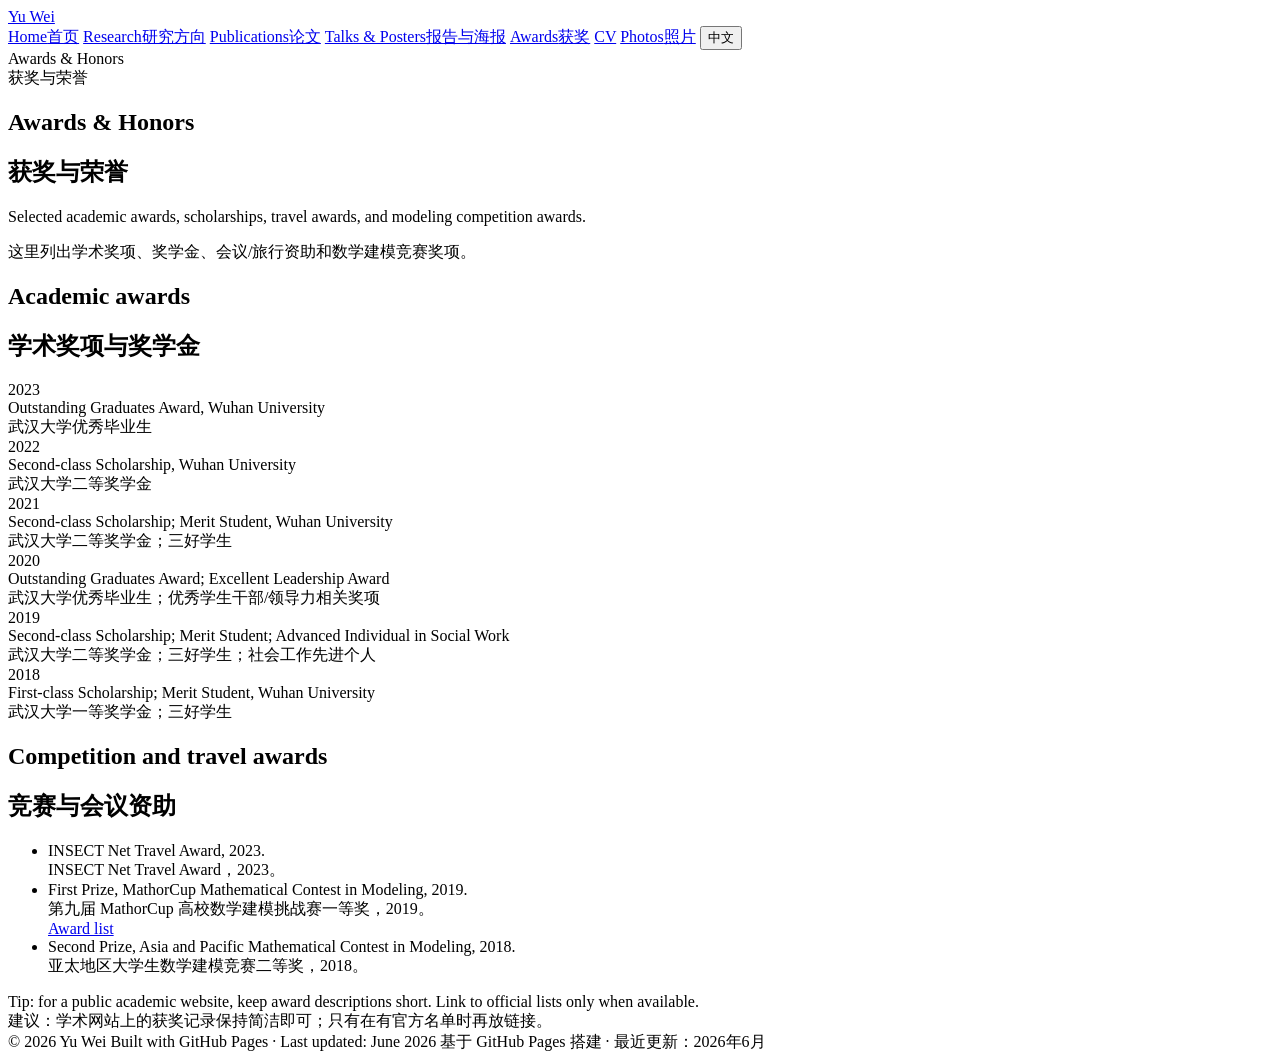
==== awards.html @ af711d12 "initialize the personal website to-do list: uploading photos, finalizing publication and project inf" ====
<!doctype html>
<html lang="en">
<head>
  <meta charset="utf-8">
  <meta name="viewport" content="width=device-width, initial-scale=1">
  <title>Awards | Yu Wei</title>
  <meta name="description" content="Awards and honors of Yu Wei.">
  <link rel="stylesheet" href="assets/css/style.css">
  <script src="assets/js/language.js" defer></script>
</head>
<body>
  <header class="site-header">
    <div class="nav-wrap">
      <a class="brand" href="index.html">Yu Wei</a>
      <nav class="nav-links" aria-label="Primary navigation">
        <a href="index.html"><span data-lang="en">Home</span><span data-lang="zh">首页</span></a>
        <a href="research.html"><span data-lang="en">Research</span><span data-lang="zh">研究方向</span></a>
        <a href="publications.html"><span data-lang="en">Publications</span><span data-lang="zh">论文</span></a>
        <a href="talks.html"><span data-lang="en">Talks & Posters</span><span data-lang="zh">报告与海报</span></a>
        <a class="active" href="awards.html"><span data-lang="en">Awards</span><span data-lang="zh">获奖</span></a>
        <a href="cv.html">CV</a>
        <a href="photos.html"><span data-lang="en">Photos</span><span data-lang="zh">照片</span></a>
        <button class="lang-toggle" type="button" data-language-toggle>中文</button>
      </nav>
    </div>
  </header>

  <main>
    <section class="card">
      <div class="kicker" data-lang="en">Awards & Honors</div>
      <div class="kicker" data-lang="zh">获奖与荣誉</div>
      <h1 data-lang="en">Awards & Honors</h1>
      <h1 data-lang="zh">获奖与荣誉</h1>
      <p class="subtitle" data-lang="en">Selected academic awards, scholarships, travel awards, and modeling competition awards.</p>
      <p class="subtitle" data-lang="zh">这里列出学术奖项、奖学金、会议/旅行资助和数学建模竞赛奖项。</p>
    </section>

    <section>
      <h2 data-lang="en">Academic awards</h2>
      <h2 data-lang="zh">学术奖项与奖学金</h2>
      <div class="timeline">
        <div class="timeline-item">
          <div class="timeline-year">2023</div>
          <div class="timeline-title" data-lang="en">Outstanding Graduates Award, Wuhan University</div>
          <div class="timeline-title" data-lang="zh">武汉大学优秀毕业生</div>
        </div>
        <div class="timeline-item">
          <div class="timeline-year">2022</div>
          <div class="timeline-title" data-lang="en">Second-class Scholarship, Wuhan University</div>
          <div class="timeline-title" data-lang="zh">武汉大学二等奖学金</div>
        </div>
        <div class="timeline-item">
          <div class="timeline-year">2021</div>
          <div class="timeline-title" data-lang="en">Second-class Scholarship; Merit Student, Wuhan University</div>
          <div class="timeline-title" data-lang="zh">武汉大学二等奖学金；三好学生</div>
        </div>
        <div class="timeline-item">
          <div class="timeline-year">2020</div>
          <div class="timeline-title" data-lang="en">Outstanding Graduates Award; Excellent Leadership Award</div>
          <div class="timeline-title" data-lang="zh">武汉大学优秀毕业生；优秀学生干部/领导力相关奖项</div>
        </div>
        <div class="timeline-item">
          <div class="timeline-year">2019</div>
          <div class="timeline-title" data-lang="en">Second-class Scholarship; Merit Student; Advanced Individual in Social Work</div>
          <div class="timeline-title" data-lang="zh">武汉大学二等奖学金；三好学生；社会工作先进个人</div>
        </div>
        <div class="timeline-item">
          <div class="timeline-year">2018</div>
          <div class="timeline-title" data-lang="en">First-class Scholarship; Merit Student, Wuhan University</div>
          <div class="timeline-title" data-lang="zh">武汉大学一等奖学金；三好学生</div>
        </div>
      </div>
    </section>

    <section>
      <h2 data-lang="en">Competition and travel awards</h2>
      <h2 data-lang="zh">竞赛与会议资助</h2>
      <ul class="list-clean">
        <li>
          <div class="pub-title" data-lang="en">INSECT Net Travel Award, 2023.</div>
          <div class="pub-title" data-lang="zh">INSECT Net Travel Award，2023。</div>
        </li>
        <li>
          <div class="pub-title" data-lang="en">First Prize, MathorCup Mathematical Contest in Modeling, 2019.</div>
          <div class="pub-title" data-lang="zh">第九届 MathorCup 高校数学建模挑战赛一等奖，2019。</div>
          <div class="link-row"><a class="mini-link" href="https://files.mathorcup.org/uploads/files/20190626/1561522879865594.pdf">Award list</a></div>
        </li>
        <li>
          <div class="pub-title" data-lang="en">Second Prize, Asia and Pacific Mathematical Contest in Modeling, 2018.</div>
          <div class="pub-title" data-lang="zh">亚太地区大学生数学建模竞赛二等奖，2018。</div>
        </li>
      </ul>
    </section>

    <section>
      <div class="notice" data-lang="en">Tip: for a public academic website, keep award descriptions short. Link to official lists only when available.</div>
      <div class="notice" data-lang="zh">建议：学术网站上的获奖记录保持简洁即可；只有在有官方名单时再放链接。</div>
    </section>
  </main>

  <footer class="footer">
    <span>© <span id="year">2026</span> Yu Wei</span>
    <span data-lang="en">Built with GitHub Pages · Last updated: June 2026</span>
    <span data-lang="zh">基于 GitHub Pages 搭建 · 最近更新：2026年6月</span>
  </footer>
  <script>document.getElementById('year').textContent = new Date().getFullYear();</script>
</body>
</html>
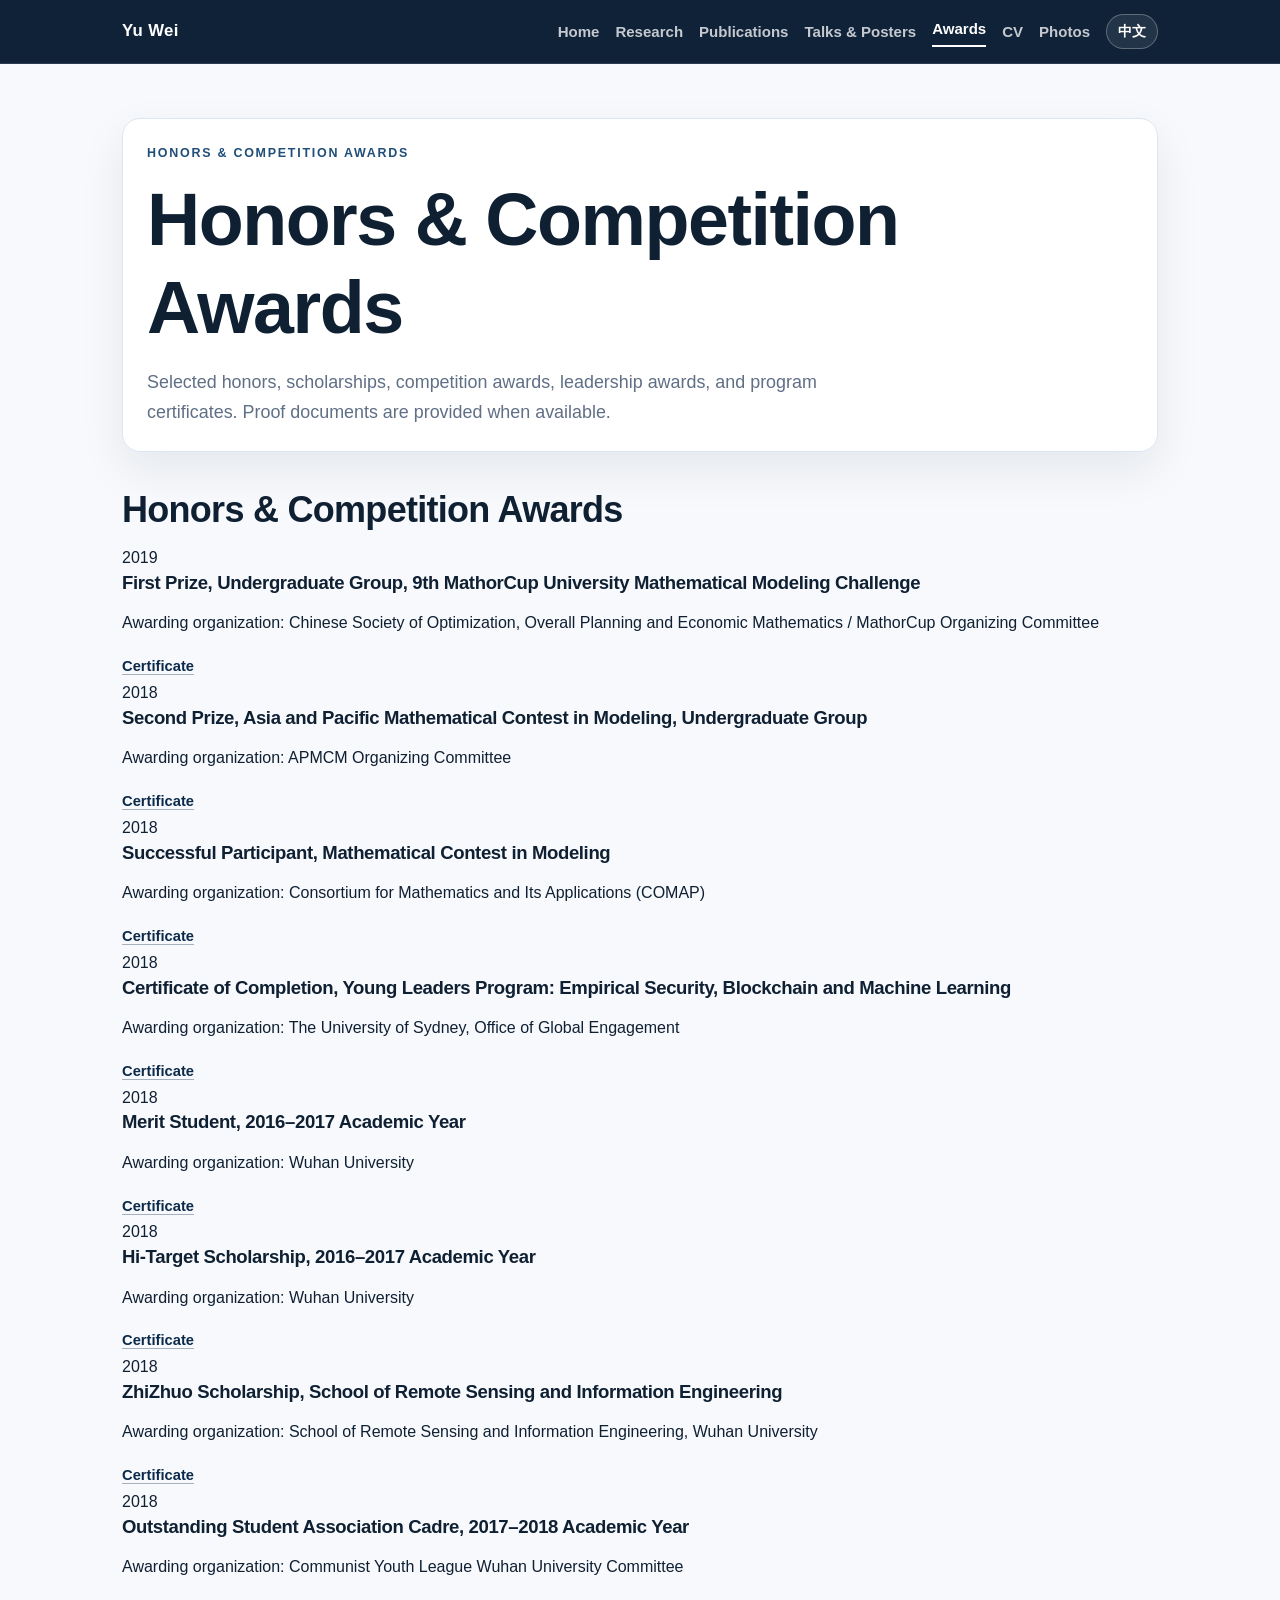
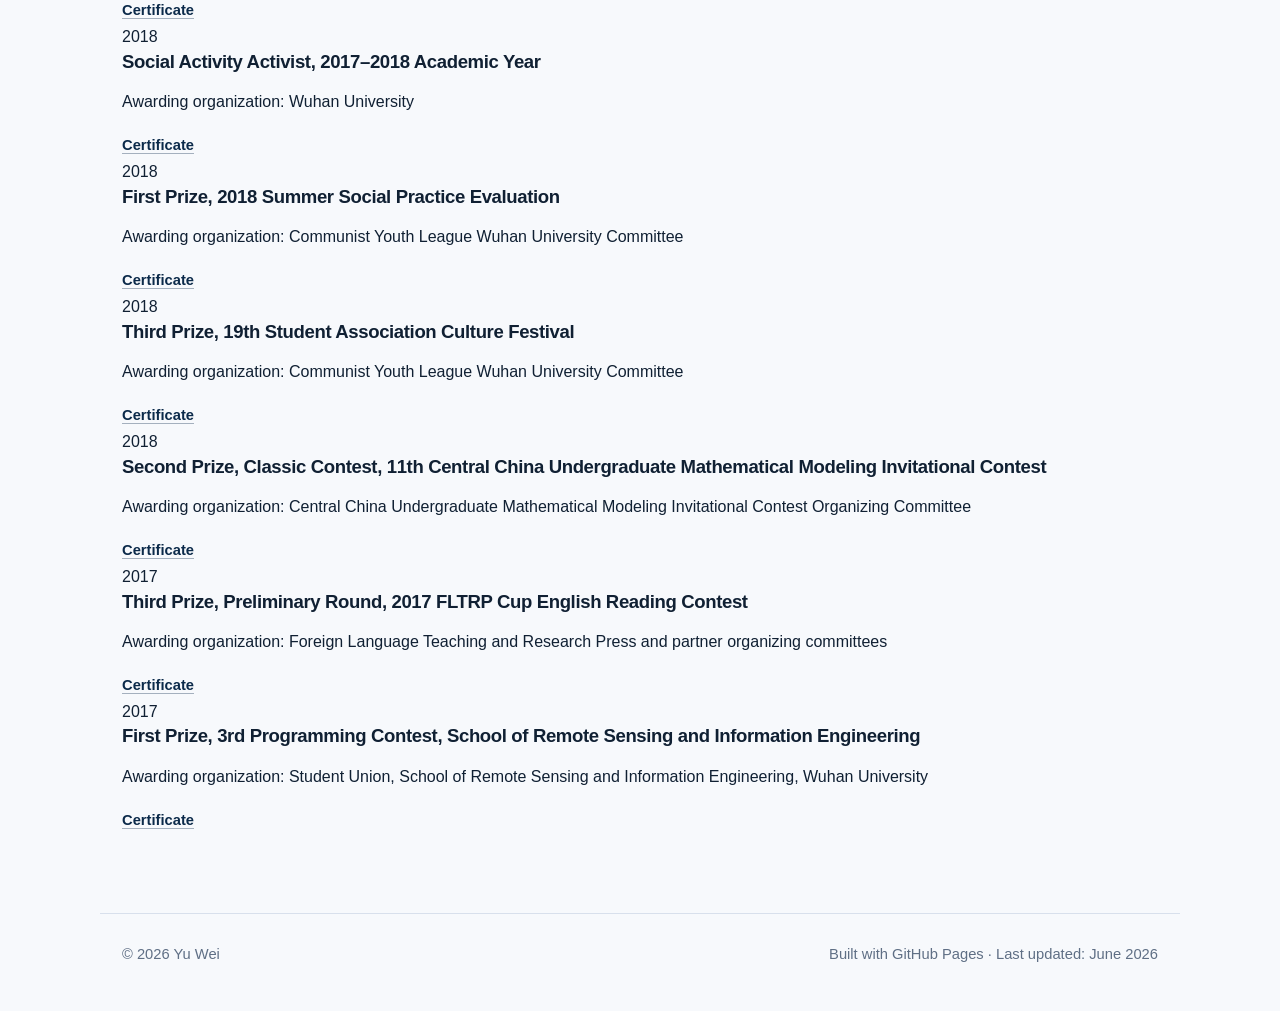
==== commit cec89b05: "Update awards.html" ====
--- a/awards.html
+++ b/awards.html
@@ -25,78 +25,243 @@
     </div>
   </header>
 
-  <main>
-    <section class="card">
-      <div class="kicker" data-lang="en">Awards & Honors</div>
-      <div class="kicker" data-lang="zh">获奖与荣誉</div>
-      <h1 data-lang="en">Awards & Honors</h1>
-      <h1 data-lang="zh">获奖与荣誉</h1>
-      <p class="subtitle" data-lang="en">Selected academic awards, scholarships, travel awards, and modeling competition awards.</p>
-      <p class="subtitle" data-lang="zh">这里列出学术奖项、奖学金、会议/旅行资助和数学建模竞赛奖项。</p>
-    </section>
-
-    <section>
-      <h2 data-lang="en">Academic awards</h2>
-      <h2 data-lang="zh">学术奖项与奖学金</h2>
-      <div class="timeline">
-        <div class="timeline-item">
-          <div class="timeline-year">2023</div>
-          <div class="timeline-title" data-lang="en">Outstanding Graduates Award, Wuhan University</div>
-          <div class="timeline-title" data-lang="zh">武汉大学优秀毕业生</div>
-        </div>
-        <div class="timeline-item">
-          <div class="timeline-year">2022</div>
-          <div class="timeline-title" data-lang="en">Second-class Scholarship, Wuhan University</div>
-          <div class="timeline-title" data-lang="zh">武汉大学二等奖学金</div>
-        </div>
-        <div class="timeline-item">
-          <div class="timeline-year">2021</div>
-          <div class="timeline-title" data-lang="en">Second-class Scholarship; Merit Student, Wuhan University</div>
-          <div class="timeline-title" data-lang="zh">武汉大学二等奖学金；三好学生</div>
-        </div>
-        <div class="timeline-item">
-          <div class="timeline-year">2020</div>
-          <div class="timeline-title" data-lang="en">Outstanding Graduates Award; Excellent Leadership Award</div>
-          <div class="timeline-title" data-lang="zh">武汉大学优秀毕业生；优秀学生干部/领导力相关奖项</div>
-        </div>
-        <div class="timeline-item">
-          <div class="timeline-year">2019</div>
-          <div class="timeline-title" data-lang="en">Second-class Scholarship; Merit Student; Advanced Individual in Social Work</div>
-          <div class="timeline-title" data-lang="zh">武汉大学二等奖学金；三好学生；社会工作先进个人</div>
-        </div>
-        <div class="timeline-item">
-          <div class="timeline-year">2018</div>
-          <div class="timeline-title" data-lang="en">First-class Scholarship; Merit Student, Wuhan University</div>
-          <div class="timeline-title" data-lang="zh">武汉大学一等奖学金；三好学生</div>
-        </div>
-      </div>
-    </section>
-
-    <section>
-      <h2 data-lang="en">Competition and travel awards</h2>
-      <h2 data-lang="zh">竞赛与会议资助</h2>
-      <ul class="list-clean">
-        <li>
-          <div class="pub-title" data-lang="en">INSECT Net Travel Award, 2023.</div>
-          <div class="pub-title" data-lang="zh">INSECT Net Travel Award，2023。</div>
-        </li>
-        <li>
-          <div class="pub-title" data-lang="en">First Prize, MathorCup Mathematical Contest in Modeling, 2019.</div>
-          <div class="pub-title" data-lang="zh">第九届 MathorCup 高校数学建模挑战赛一等奖，2019。</div>
-          <div class="link-row"><a class="mini-link" href="https://files.mathorcup.org/uploads/files/20190626/1561522879865594.pdf">Award list</a></div>
-        </li>
-        <li>
-          <div class="pub-title" data-lang="en">Second Prize, Asia and Pacific Mathematical Contest in Modeling, 2018.</div>
-          <div class="pub-title" data-lang="zh">亚太地区大学生数学建模竞赛二等奖，2018。</div>
-        </li>
-      </ul>
-    </section>
-
-    <section>
-      <div class="notice" data-lang="en">Tip: for a public academic website, keep award descriptions short. Link to official lists only when available.</div>
-      <div class="notice" data-lang="zh">建议：学术网站上的获奖记录保持简洁即可；只有在有官方名单时再放链接。</div>
-    </section>
-  </main>
+<main>
+  <section class="card">
+    <div class="kicker" data-lang="en">Honors & Competition Awards</div>
+    <div class="kicker" data-lang="zh">荣誉与竞赛获奖</div>
+
+    <h1 data-lang="en">Honors & Competition Awards</h1>
+    <h1 data-lang="zh">荣誉与竞赛获奖</h1>
+
+    <p class="subtitle" data-lang="en">
+      Selected honors, scholarships, competition awards, leadership awards, and program certificates. Proof documents are provided when available.
+    </p>
+
+    <p class="subtitle" data-lang="zh">
+      本页汇总展示部分荣誉称号、奖学金、竞赛奖项、学生工作奖项与项目结业证书。有证明附件的条目均提供证书链接。
+    </p>
+  </section>
+
+  <section>
+    <h2 data-lang="en">Honors & Competition Awards</h2>
+    <h2 data-lang="zh">荣誉与竞赛获奖</h2>
+
+    <div class="award-timeline">
+
+      <article class="award-item">
+        <div class="award-year">2019</div>
+        <div class="award-card">
+          <h3 data-lang="en">First Prize, Undergraduate Group, 9th MathorCup University Mathematical Modeling Challenge</h3>
+          <h3 data-lang="zh">第九届 MathorCup 高校数学建模挑战赛本科组一等奖</h3>
+
+          <p class="award-org" data-lang="en">Awarding organization: Chinese Society of Optimization, Overall Planning and Economic Mathematics / MathorCup Organizing Committee</p>
+          <p class="award-org" data-lang="zh">颁奖单位：中国优选法统筹法与经济数学研究会 / MathorCup 组委会</p>
+
+          <div class="award-proof-row">
+            <a class="mini-link" href="assets/files/certificates/mathorcup-2019-first-prize.png" target="_blank" rel="noopener">Certificate</a>
+          </div>
+        </div>
+      </article>
+
+      <article class="award-item">
+        <div class="award-year">2018</div>
+        <div class="award-card">
+          <h3 data-lang="en">Second Prize, Asia and Pacific Mathematical Contest in Modeling, Undergraduate Group</h3>
+          <h3 data-lang="zh">亚太地区大学生数学建模竞赛本科组二等奖</h3>
+
+          <p class="award-org" data-lang="en">Awarding organization: APMCM Organizing Committee</p>
+          <p class="award-org" data-lang="zh">颁奖单位：APMCM 组委会</p>
+
+          <div class="award-proof-row">
+            <a class="mini-link" href="assets/files/certificates/apmcm-2018-second-prize.pdf" target="_blank" rel="noopener">Certificate</a>
+          </div>
+        </div>
+      </article>
+
+      <article class="award-item">
+        <div class="award-year">2018</div>
+        <div class="award-card">
+          <h3 data-lang="en">Successful Participant, Mathematical Contest in Modeling</h3>
+          <h3 data-lang="zh">美国大学生数学建模竞赛 Successful Participant</h3>
+
+          <p class="award-org" data-lang="en">Awarding organization: Consortium for Mathematics and Its Applications (COMAP)</p>
+          <p class="award-org" data-lang="zh">颁奖单位：美国数学及其应用联合会（COMAP）</p>
+
+          <div class="award-proof-row">
+            <a class="mini-link" href="assets/files/certificates/mcm-2018-successful-participant.pdf" target="_blank" rel="noopener">Certificate</a>
+          </div>
+        </div>
+      </article>
+
+      <article class="award-item">
+        <div class="award-year">2018</div>
+        <div class="award-card">
+          <h3 data-lang="en">Certificate of Completion, Young Leaders Program: Empirical Security, Blockchain and Machine Learning</h3>
+          <h3 data-lang="zh">悉尼大学青年领袖项目结业证书：实证安全、区块链与机器学习</h3>
+
+          <p class="award-org" data-lang="en">Awarding organization: The University of Sydney, Office of Global Engagement</p>
+          <p class="award-org" data-lang="zh">颁发单位：悉尼大学全球事务办公室</p>
+
+          <div class="award-proof-row">
+            <a class="mini-link" href="assets/files/certificates/sydney-young-leaders-2018-certificate.jpg" target="_blank" rel="noopener">Certificate</a>
+          </div>
+        </div>
+      </article>
+
+      <article class="award-item">
+        <div class="award-year">2018</div>
+        <div class="award-card">
+          <h3 data-lang="en">Merit Student, 2016–2017 Academic Year</h3>
+          <h3 data-lang="zh">武汉大学 2016–2017 学年度三好学生</h3>
+
+          <p class="award-org" data-lang="en">Awarding organization: Wuhan University</p>
+          <p class="award-org" data-lang="zh">颁奖单位：武汉大学</p>
+
+          <div class="award-proof-row">
+            <a class="mini-link" href="assets/files/certificates/wuhan-merit-student-2018.pdf" target="_blank" rel="noopener">Certificate</a>
+          </div>
+        </div>
+      </article>
+
+      <article class="award-item">
+        <div class="award-year">2018</div>
+        <div class="award-card">
+          <h3 data-lang="en">Hi-Target Scholarship, 2016–2017 Academic Year</h3>
+          <h3 data-lang="zh">武汉大学 2016–2017 学年度中海达奖学金</h3>
+
+          <p class="award-org" data-lang="en">Awarding organization: Wuhan University</p>
+          <p class="award-org" data-lang="zh">颁奖单位：武汉大学</p>
+
+          <div class="award-proof-row">
+            <a class="mini-link" href="assets/files/certificates/wuhan-hitarget-scholarship-2018.pdf" target="_blank" rel="noopener">Certificate</a>
+          </div>
+        </div>
+      </article>
+
+      <article class="award-item">
+        <div class="award-year">2018</div>
+        <div class="award-card">
+          <h3 data-lang="en">ZhiZhuo Scholarship, School of Remote Sensing and Information Engineering</h3>
+          <h3 data-lang="zh">武汉大学遥感信息工程学院“知卓奖学金”</h3>
+
+          <p class="award-org" data-lang="en">Awarding organization: School of Remote Sensing and Information Engineering, Wuhan University</p>
+          <p class="award-org" data-lang="zh">颁奖单位：武汉大学遥感信息工程学院</p>
+
+          <div class="award-proof-row">
+            <a class="mini-link" href="assets/files/certificates/wuhan-zhizhuo-scholarship-2018.pdf" target="_blank" rel="noopener">Certificate</a>
+          </div>
+        </div>
+      </article>
+
+      <article class="award-item">
+        <div class="award-year">2018</div>
+        <div class="award-card">
+          <h3 data-lang="en">Outstanding Student Association Cadre, 2017–2018 Academic Year</h3>
+          <h3 data-lang="zh">武汉大学 2017–2018 学年度优秀学生社团干部</h3>
+
+          <p class="award-org" data-lang="en">Awarding organization: Communist Youth League Wuhan University Committee</p>
+          <p class="award-org" data-lang="zh">颁奖单位：共青团武汉大学委员会</p>
+
+          <div class="award-proof-row">
+            <a class="mini-link" href="assets/files/certificates/wuhan-outstanding-student-association-cadre-2018.pdf" target="_blank" rel="noopener">Certificate</a>
+          </div>
+        </div>
+      </article>
+
+      <article class="award-item">
+        <div class="award-year">2018</div>
+        <div class="award-card">
+          <h3 data-lang="en">Social Activity Activist, 2017–2018 Academic Year</h3>
+          <h3 data-lang="zh">武汉大学 2017–2018 学年度社会活动积极分子</h3>
+
+          <p class="award-org" data-lang="en">Awarding organization: Wuhan University</p>
+          <p class="award-org" data-lang="zh">颁奖单位：武汉大学</p>
+
+          <div class="award-proof-row">
+            <a class="mini-link" href="assets/files/certificates/wuhan-social-activity-activist-2018.pdf" target="_blank" rel="noopener">Certificate</a>
+          </div>
+        </div>
+      </article>
+
+      <article class="award-item">
+        <div class="award-year">2018</div>
+        <div class="award-card">
+          <h3 data-lang="en">First Prize, 2018 Summer Social Practice Evaluation</h3>
+          <h3 data-lang="zh">武汉大学 2018 年暑期社会实践活动评比一等奖</h3>
+
+          <p class="award-org" data-lang="en">Awarding organization: Communist Youth League Wuhan University Committee</p>
+          <p class="award-org" data-lang="zh">颁奖单位：共青团武汉大学委员会</p>
+
+          <div class="award-proof-row">
+            <a class="mini-link" href="assets/files/certificates/wuhan-social-practice-first-prize-2018.pdf" target="_blank" rel="noopener">Certificate</a>
+          </div>
+        </div>
+      </article>
+
+      <article class="award-item">
+        <div class="award-year">2018</div>
+        <div class="award-card">
+          <h3 data-lang="en">Third Prize, 19th Student Association Culture Festival</h3>
+          <h3 data-lang="zh">武汉大学第十九届学生社团文化节三等奖</h3>
+
+          <p class="award-org" data-lang="en">Awarding organization: Communist Youth League Wuhan University Committee</p>
+          <p class="award-org" data-lang="zh">颁奖单位：共青团武汉大学委员会</p>
+
+          <div class="award-proof-row">
+            <a class="mini-link" href="assets/files/certificates/wuhan-student-association-culture-festival-third-prize-2018.pdf" target="_blank" rel="noopener">Certificate</a>
+          </div>
+        </div>
+      </article>
+
+      <article class="award-item">
+        <div class="award-year">2018</div>
+        <div class="award-card">
+          <h3 data-lang="en">Second Prize, Classic Contest, 11th Central China Undergraduate Mathematical Modeling Invitational Contest</h3>
+          <h3 data-lang="zh">第十一届华中地区大学生数学建模邀请赛经典赛二等奖</h3>
+
+          <p class="award-org" data-lang="en">Awarding organization: Central China Undergraduate Mathematical Modeling Invitational Contest Organizing Committee</p>
+          <p class="award-org" data-lang="zh">颁奖单位：华中地区大学生数学建模邀请赛组委会</p>
+
+          <div class="award-proof-row">
+            <a class="mini-link" href="assets/files/certificates/huazhong-math-modeling-2018-second-prize.pdf" target="_blank" rel="noopener">Certificate</a>
+          </div>
+        </div>
+      </article>
+
+      <article class="award-item">
+        <div class="award-year">2017</div>
+        <div class="award-card">
+          <h3 data-lang="en">Third Prize, Preliminary Round, 2017 FLTRP Cup English Reading Contest</h3>
+          <h3 data-lang="zh">2017 “外研社杯”全国英语阅读大赛初赛三等奖</h3>
+
+          <p class="award-org" data-lang="en">Awarding organization: Foreign Language Teaching and Research Press and partner organizing committees</p>
+          <p class="award-org" data-lang="zh">颁奖单位：外语教学与研究出版社及相关组织委员会</p>
+
+          <div class="award-proof-row">
+            <a class="mini-link" href="assets/files/certificates/fltrp-english-reading-2017-third-prize.pdf" target="_blank" rel="noopener">Certificate</a>
+          </div>
+        </div>
+      </article>
+
+      <article class="award-item">
+        <div class="award-year">2017</div>
+        <div class="award-card">
+          <h3 data-lang="en">First Prize, 3rd Programming Contest, School of Remote Sensing and Information Engineering</h3>
+          <h3 data-lang="zh">武汉大学遥感信息工程学院第三届编程大赛一等奖</h3>
+
+          <p class="award-org" data-lang="en">Awarding organization: Student Union, School of Remote Sensing and Information Engineering, Wuhan University</p>
+          <p class="award-org" data-lang="zh">颁奖单位：武汉大学遥感信息工程学院学生会</p>
+
+          <div class="award-proof-row">
+            <a class="mini-link" href="assets/files/certificates/wuhan-programming-contest-2017-first-prize.pdf" target="_blank" rel="noopener">Certificate</a>
+          </div>
+        </div>
+      </article>
+
+    </div>
+  </section>
+</main>
+
 
   <footer class="footer">
     <span>© <span id="year">2026</span> Yu Wei</span>
--- a/assets/css/style.css
+++ b/assets/css/style.css
@@ -0,0 +1,1333 @@
+:root {
+  --bg: #f7f9fc;
+  --paper: #ffffff;
+  --text: #102033;
+  --muted: #5f6f85;
+  --line: #d8e0ec;
+  --accent: #0b2a4a;
+  --accent-soft: #e7eef8;
+  --accent-2: #1f4e79;
+  --navy: #061a30;
+  --navy-2: #0b2a4a;
+  --shadow: 0 18px 45px rgba(6, 26, 48, 0.08);
+  --radius: 18px;
+  --max: 1080px;
+}
+
+* { box-sizing: border-box; }
+
+html { scroll-behavior: smooth; }
+
+body {
+  margin: 0;
+  background: var(--bg);
+  color: var(--text);
+  font-family: Inter, -apple-system, BlinkMacSystemFont, "Segoe UI", "Noto Sans", "Helvetica Neue", Arial, "Noto Sans SC", sans-serif;
+  line-height: 1.68;
+  font-size: 16px;
+}
+
+a { color: var(--accent); text-decoration: none; }
+a:hover { text-decoration: underline; }
+
+.site-header {
+  position: sticky;
+  top: 0;
+  z-index: 100;
+  background: rgba(251, 251, 248, 0.92);
+  backdrop-filter: blur(14px);
+  border-bottom: 1px solid var(--line);
+}
+
+.nav-wrap {
+  max-width: var(--max);
+  margin: 0 auto;
+  padding: 14px 22px;
+  display: flex;
+  align-items: center;
+  justify-content: space-between;
+  gap: 18px;
+}
+
+.brand {
+  font-size: 1.05rem;
+  font-weight: 750;
+  letter-spacing: 0.02em;
+  color: var(--text);
+  white-space: nowrap;
+}
+
+.nav-links {
+  display: flex;
+  align-items: center;
+  gap: 16px;
+  font-size: 0.94rem;
+  flex-wrap: wrap;
+  justify-content: flex-end;
+}
+
+.nav-links a {
+  color: var(--muted);
+  font-weight: 550;
+}
+
+.nav-links a.active,
+.nav-links a:hover {
+  color: var(--accent);
+  text-decoration: none;
+}
+
+.lang-toggle {
+  border: 1px solid var(--line);
+  background: var(--paper);
+  color: var(--text);
+  padding: 7px 11px;
+  border-radius: 999px;
+  cursor: pointer;
+  font-weight: 650;
+  font-size: 0.9rem;
+  box-shadow: 0 5px 12px rgba(31, 41, 51, 0.04);
+}
+
+.lang-toggle:hover { border-color: var(--accent); color: var(--accent); }
+
+main {
+  max-width: var(--max);
+  margin: 0 auto;
+  padding: 54px 22px 80px;
+}
+
+.hero {
+  display: grid;
+  grid-template-columns: 1.35fr 0.65fr;
+  gap: 34px;
+  align-items: stretch;
+  margin-bottom: 42px;
+}
+
+.hero-card,
+.side-card,
+.card,
+.project-card,
+.entry-card {
+  background: var(--paper);
+  border: 1px solid var(--line);
+  border-radius: var(--radius);
+  box-shadow: var(--shadow);
+}
+
+.hero-card { padding: 38px; }
+.side-card { padding: 28px; }
+
+.kicker {
+  text-transform: uppercase;
+  letter-spacing: 0.14em;
+  color: var(--accent-2);
+  font-size: 0.78rem;
+  font-weight: 800;
+  margin-bottom: 12px;
+}
+
+h1, h2, h3 {
+  line-height: 1.2;
+  margin: 0 0 14px;
+  letter-spacing: -0.02em;
+}
+
+h1 { font-size: clamp(2.15rem, 6vw, 4.6rem); }
+h2 { font-size: clamp(1.55rem, 3vw, 2.25rem); margin-top: 36px; }
+h3 { font-size: 1.16rem; }
+
+.subtitle {
+  font-size: 1.12rem;
+  color: var(--muted);
+  max-width: 760px;
+  margin: 0 0 24px;
+}
+
+.button-row {
+  display: flex;
+  flex-wrap: wrap;
+  gap: 12px;
+  margin-top: 20px;
+}
+
+.btn {
+  display: inline-flex;
+  align-items: center;
+  gap: 7px;
+  border: 1px solid var(--line);
+  background: var(--paper);
+  color: var(--text);
+  padding: 10px 14px;
+  border-radius: 999px;
+  font-weight: 650;
+  font-size: 0.94rem;
+}
+
+.btn.primary {
+  background: var(--accent);
+  border-color: var(--accent);
+  color: #fff;
+}
+
+.btn:hover { text-decoration: none; transform: translateY(-1px); }
+
+.tag-list {
+  display: flex;
+  flex-wrap: wrap;
+  gap: 9px;
+  padding: 0;
+  margin: 16px 0 0;
+  list-style: none;
+}
+
+.tag-list li {
+  border: 1px solid var(--line);
+  background: var(--accent-soft);
+  color: #274857;
+  border-radius: 999px;
+  padding: 6px 10px;
+  font-size: 0.88rem;
+  font-weight: 650;
+}
+
+.section-intro {
+  color: var(--muted);
+  max-width: 820px;
+  margin-top: -4px;
+  margin-bottom: 22px;
+}
+
+.grid-2,
+.grid-3 {
+  display: grid;
+  gap: 18px;
+}
+
+.grid-2 { grid-template-columns: repeat(2, minmax(0, 1fr)); }
+.grid-3 { grid-template-columns: repeat(3, minmax(0, 1fr)); }
+
+.card,
+.project-card,
+.entry-card { padding: 24px; }
+
+.card p,
+.project-card p,
+.entry-card p { margin: 8px 0 0; color: var(--muted); }
+
+.meta {
+  font-size: 0.91rem;
+  color: var(--muted);
+  font-weight: 600;
+}
+
+.timeline {
+  position: relative;
+  margin: 28px 0 12px;
+  padding-left: 26px;
+}
+
+.timeline::before {
+  content: "";
+  position: absolute;
+  left: 8px;
+  top: 4px;
+  bottom: 8px;
+  width: 2px;
+  background: var(--line);
+}
+
+.timeline-item {
+  position: relative;
+  padding: 0 0 26px 22px;
+}
+
+.timeline-item::before {
+  content: "";
+  position: absolute;
+  left: -23px;
+  top: 5px;
+  width: 13px;
+  height: 13px;
+  border-radius: 50%;
+  background: var(--accent);
+  box-shadow: 0 0 0 5px var(--accent-soft);
+}
+
+.timeline-year {
+  font-weight: 800;
+  color: var(--accent);
+  font-size: 0.94rem;
+  margin-bottom: 4px;
+}
+
+.timeline-title { font-weight: 800; margin-bottom: 3px; }
+.timeline-text { color: var(--muted); margin: 0; }
+
+.list-clean {
+  list-style: none;
+  padding: 0;
+  margin: 0;
+}
+
+.list-clean li {
+  padding: 14px 0;
+  border-bottom: 1px solid var(--line);
+}
+
+.list-clean li:last-child { border-bottom: none; }
+
+.pub-title,
+.talk-title {
+  font-weight: 760;
+  color: var(--text);
+}
+
+.citation {
+  color: var(--muted);
+  margin: 5px 0 8px;
+}
+
+.link-row {
+  display: flex;
+  flex-wrap: wrap;
+  gap: 10px;
+  margin-top: 8px;
+}
+
+.mini-link {
+  border-bottom: 1px solid rgba(36, 92, 116, 0.35);
+  font-size: 0.92rem;
+  font-weight: 650;
+}
+
+.notice {
+  border: 1px solid #d8d6c9;
+  background: #fffdf2;
+  color: #5a4b21;
+  border-radius: var(--radius);
+  padding: 18px 20px;
+  margin: 22px 0;
+}
+
+.footer {
+  border-top: 1px solid var(--line);
+  color: var(--muted);
+  max-width: var(--max);
+  margin: 0 auto;
+  padding: 28px 22px 44px;
+  font-size: 0.92rem;
+  display: flex;
+  justify-content: space-between;
+  gap: 14px;
+  flex-wrap: wrap;
+}
+
+[data-lang="zh"] { display: none; }
+html.zh [data-lang="en"] { display: none; }
+html.zh [data-lang="zh"] { display: initial; }
+html.zh div[data-lang="zh"],
+html.zh section[data-lang="zh"],
+html.zh article[data-lang="zh"],
+html.zh ul[data-lang="zh"],
+html.zh li[data-lang="zh"],
+html.zh p[data-lang="zh"] { display: block; }
+html.zh span[data-lang="zh"],
+html.zh a[data-lang="zh"] { display: inline; }
+
+@media (max-width: 840px) {
+  .hero { grid-template-columns: 1fr; }
+  .grid-2, .grid-3 { grid-template-columns: 1fr; }
+  .nav-wrap { align-items: flex-start; flex-direction: column; }
+  .nav-links { justify-content: flex-start; gap: 12px; }
+  .hero-card { padding: 28px; }
+  main { padding-top: 34px; }
+}
+
+
+/* --- Media-rich update: research theme images, larger theme cards, presentation media --- */
+.theme-grid {
+  display: grid;
+  grid-template-columns: repeat(3, minmax(0, 1fr));
+  gap: 22px;
+  margin-top: 22px;
+}
+
+.theme-card {
+  overflow: hidden;
+  background: var(--paper);
+  border: 1px solid var(--line);
+  border-radius: 24px;
+  box-shadow: var(--shadow);
+  display: flex;
+  flex-direction: column;
+  min-height: 100%;
+}
+
+.theme-card.featured {
+  grid-column: span 1;
+}
+
+.theme-media {
+  display: block;
+  width: 100%;
+  aspect-ratio: 16 / 9.2;
+  object-fit: cover;
+  background: var(--accent-soft);
+  border-bottom: 1px solid var(--line);
+}
+
+.theme-body {
+  padding: 24px 24px 26px;
+}
+
+.theme-number {
+  color: var(--accent-2);
+  font-size: 0.78rem;
+  text-transform: uppercase;
+  letter-spacing: 0.12em;
+  font-weight: 800;
+  margin-bottom: 10px;
+}
+
+.theme-title {
+  font-size: clamp(1.42rem, 2.4vw, 2.05rem);
+  margin-bottom: 12px;
+}
+
+.theme-body p {
+  color: var(--muted);
+  margin: 0 0 14px;
+}
+
+.home-themes-title {
+  font-size: clamp(2rem, 4.4vw, 3.4rem);
+  margin-top: 54px;
+}
+
+.entry-media-card {
+  display: grid;
+  grid-template-columns: 0.95fr 1.05fr;
+  gap: 0;
+  padding: 0;
+  overflow: hidden;
+}
+
+.entry-media-card .entry-media,
+.talk-media,
+.pub-media {
+  width: 100%;
+  height: 100%;
+  min-height: 220px;
+  object-fit: cover;
+  background: var(--accent-soft);
+}
+
+.entry-media-card .entry-content {
+  padding: 26px;
+}
+
+.pub-feature {
+  display: grid;
+  grid-template-columns: 0.85fr 1.15fr;
+  gap: 0;
+  overflow: hidden;
+  background: var(--paper);
+  border: 1px solid var(--line);
+  border-radius: var(--radius);
+  box-shadow: var(--shadow);
+  margin-bottom: 16px;
+}
+
+.pub-feature .pub-content {
+  padding: 24px;
+}
+
+.talk-card {
+  display: grid;
+  grid-template-columns: 220px 1fr;
+  gap: 0;
+  padding: 0;
+  overflow: hidden;
+  margin-bottom: 16px;
+}
+
+.talk-card.no-media {
+  display: block;
+  padding: 22px 24px;
+}
+
+.talk-card .talk-content {
+  padding: 22px 24px;
+}
+
+.media-note {
+  font-size: 0.88rem;
+  color: var(--muted);
+  margin-top: 9px;
+}
+
+@media (max-width: 920px) {
+  .theme-grid { grid-template-columns: 1fr; }
+  .entry-media-card,
+  .pub-feature,
+  .talk-card { grid-template-columns: 1fr; }
+  .talk-media, .pub-media, .entry-media-card .entry-media { min-height: 190px; }
+}
+
+/* Make bilingual headings keep their natural block layout after switching language. */
+html.zh h1[data-lang="zh"],
+html.zh h2[data-lang="zh"],
+html.zh h3[data-lang="zh"] { display: block; }
+
+
+/* --- v3 navy academic theme + photos page --- */
+.site-header {
+  background: rgba(6, 26, 48, 0.96);
+  border-bottom: 1px solid rgba(255,255,255,0.12);
+}
+
+.brand { color: #ffffff; }
+.nav-links a { color: rgba(255,255,255,0.76); }
+.nav-links a.active,
+.nav-links a:hover {
+  color: #ffffff;
+  text-decoration: none;
+}
+.nav-links a.active {
+  border-bottom: 2px solid #ffffff;
+  padding-bottom: 3px;
+}
+
+.lang-toggle {
+  border-color: rgba(255,255,255,0.28);
+  background: rgba(255,255,255,0.08);
+  color: #ffffff;
+  box-shadow: none;
+}
+.lang-toggle:hover {
+  border-color: #ffffff;
+  color: #ffffff;
+}
+
+.hero-card {
+  background: linear-gradient(135deg, #ffffff 0%, #f7faff 100%);
+  border-color: #dce6f3;
+}
+
+.side-card {
+  border-top: 4px solid var(--accent);
+}
+
+.kicker { color: var(--accent-2); }
+
+.btn.primary {
+  background: var(--navy);
+  border-color: var(--navy);
+}
+.btn.primary:hover {
+  background: var(--accent);
+  border-color: var(--accent);
+}
+
+.tag-list li {
+  background: var(--accent-soft);
+  color: var(--accent);
+  border-color: #c8d7eb;
+}
+
+.timeline::before { background: #c9d6e8; }
+.timeline-item::before {
+  background: var(--navy);
+  box-shadow: 0 0 0 5px var(--accent-soft);
+}
+.timeline-year { color: var(--accent); }
+
+.theme-card, .card, .project-card, .entry-card, .pub-feature {
+  border-color: #dce6f3;
+}
+.theme-card {
+  border-top: 5px solid var(--navy);
+}
+.theme-number { color: var(--accent-2); }
+.theme-media, .talk-media, .pub-media, .entry-media-card .entry-media {
+  background: #e7eef8;
+}
+
+.mini-link {
+  color: var(--accent);
+  border-bottom-color: rgba(11,42,74,0.35);
+}
+
+.notice {
+  border-color: #c8d7eb;
+  background: #f4f8ff;
+  color: #183a5f;
+}
+
+.photo-grid {
+  display: grid;
+  grid-template-columns: repeat(3, minmax(0, 1fr));
+  gap: 20px;
+  margin-top: 22px;
+}
+
+.photo-card {
+  overflow: hidden;
+  background: var(--paper);
+  border: 1px solid #dce6f3;
+  border-radius: 22px;
+  box-shadow: var(--shadow);
+}
+
+.photo-card img {
+  width: 100%;
+  aspect-ratio: 4 / 3;
+  object-fit: cover;
+  display: block;
+  background: var(--accent-soft);
+  border-bottom: 1px solid var(--line);
+}
+
+.photo-caption {
+  padding: 18px 18px 20px;
+}
+
+.photo-caption h3 {
+  margin-bottom: 6px;
+}
+
+.photo-caption p {
+  margin: 0;
+  color: var(--muted);
+}
+
+.photo-date {
+  color: var(--accent-2);
+  font-weight: 800;
+  font-size: 0.86rem;
+  letter-spacing: 0.08em;
+  text-transform: uppercase;
+  margin-bottom: 7px;
+}
+
+@media (max-width: 920px) {
+  .photo-grid { grid-template-columns: 1fr; }
+}
+
+
+/* --- Final media display fix: show full figures, add white borders, avoid cropping --- */
+
+/* Home research theme images */
+.theme-media {
+  display: block;
+  width: 100%;
+  height: 250px;
+  aspect-ratio: auto;
+  object-fit: contain;
+  object-position: center;
+  background: #ffffff;
+  padding: 18px;
+  box-sizing: border-box;
+  border-bottom: 1px solid #d9e1ec;
+}
+
+/* Make theme cards look cleaner with figures */
+.theme-card {
+  overflow: hidden;
+  background: #ffffff;
+}
+
+.theme-card:hover {
+  transform: translateY(-2px);
+  transition: transform 0.18s ease, box-shadow 0.18s ease;
+  box-shadow: 0 22px 55px rgba(6, 26, 48, 0.12);
+}
+
+/* Talk and poster cards */
+.talk-card {
+  display: grid;
+  grid-template-columns: minmax(300px, 38%) 1fr;
+  gap: 0;
+  padding: 0;
+  overflow: hidden;
+  margin-bottom: 18px;
+}
+
+/* Image wrapper for clickable high-res media */
+.talk-media-link {
+  background: #ffffff;
+  padding: 16px;
+  min-height: 260px;
+  display: flex;
+  align-items: center;
+  justify-content: center;
+  border-bottom: 0;
+  border-right: 1px solid #d9e1ec;
+  position: relative;
+  text-decoration: none;
+}
+
+/* Actual talk/poster image */
+.talk-media {
+  width: 100%;
+  height: 100%;
+  max-height: 360px;
+  min-height: 0;
+  object-fit: contain;
+  object-position: center;
+  background: #ffffff;
+  display: block;
+}
+
+/* Small hover label */
+.talk-media-link::after {
+  content: "Open image";
+  position: absolute;
+  right: 12px;
+  bottom: 12px;
+  background: rgba(6, 26, 48, 0.88);
+  color: #ffffff;
+  font-size: 0.72rem;
+  font-weight: 800;
+  letter-spacing: 0.05em;
+  text-transform: uppercase;
+  padding: 5px 9px;
+  border-radius: 999px;
+  opacity: 0;
+  transform: translateY(4px);
+  transition: opacity 0.18s ease, transform 0.18s ease;
+}
+
+.talk-media-link:hover {
+  background: #f8fbff;
+  text-decoration: none;
+}
+
+.talk-media-link:hover::after {
+  opacity: 1;
+  transform: translateY(0);
+}
+
+/* PDF links */
+.link-row .mini-link[href$=".pdf"] {
+  color: var(--accent);
+  border-bottom-color: rgba(11, 42, 74, 0.75);
+}
+
+/* Simple responsive layout */
+@media (max-width: 920px) {
+  .theme-media {
+    height: 230px;
+  }
+
+  .talk-card {
+    grid-template-columns: 1fr;
+  }
+
+  .talk-media-link {
+    min-height: 240px;
+    border-right: 0;
+    border-bottom: 1px solid #d9e1ec;
+  }
+
+  .talk-media {
+    max-height: 320px;
+  }
+}
+
+/* --- Homepage research themes: 4 cards, 2 per row, full image display --- */
+
+.theme-grid {
+  display: grid;
+  grid-template-columns: repeat(2, minmax(0, 1fr));
+  gap: 26px;
+  margin-top: 28px;
+}
+
+.theme-card {
+  overflow: hidden;
+  background: #ffffff;
+  border: 1px solid #dce6f3;
+  border-top: 5px solid var(--navy);
+  border-radius: 24px;
+  box-shadow: var(--shadow);
+  display: flex;
+  flex-direction: column;
+  min-height: 100%;
+}
+
+.theme-media-link {
+  display: flex;
+  align-items: center;
+  justify-content: center;
+  height: 285px;
+  padding: 20px;
+  background: #ffffff;
+  border-bottom: 1px solid #d9e1ec;
+  overflow: hidden;
+  text-decoration: none;
+}
+
+.theme-media-link:hover {
+  background: #f8fbff;
+  text-decoration: none;
+}
+
+.theme-media {
+  width: 100%;
+  height: 100%;
+  aspect-ratio: auto;
+  object-fit: contain;
+  object-position: center;
+  display: block;
+  background: #ffffff;
+  border-bottom: 0;
+  padding: 0;
+}
+
+.theme-body {
+  padding: 26px 28px 30px;
+}
+
+.theme-number {
+  color: var(--accent-2);
+  font-size: 0.78rem;
+  text-transform: uppercase;
+  letter-spacing: 0.12em;
+  font-weight: 800;
+  margin-bottom: 10px;
+}
+
+.theme-title {
+  font-size: clamp(1.45rem, 2.2vw, 2.15rem);
+  margin-bottom: 14px;
+}
+
+.theme-body p {
+  color: var(--muted);
+  margin: 0 0 16px;
+}
+
+.home-themes-title {
+  font-size: clamp(2.1rem, 4.4vw, 3.4rem);
+  margin-top: 58px;
+}
+
+@media (max-width: 920px) {
+  .theme-grid {
+    grid-template-columns: 1fr;
+  }
+
+  .theme-media-link {
+    height: 240px;
+  }
+}
+
+
+/* --- Research page detailed theme layout --- */
+
+.research-theme-section {
+  margin-top: 44px;
+}
+
+.research-theme-heading {
+  margin-bottom: 18px;
+}
+
+.research-theme-heading .theme-number {
+  display: inline-block;
+  margin-bottom: 8px;
+  color: var(--accent-2);
+  font-size: 0.78rem;
+  text-transform: uppercase;
+  letter-spacing: 0.12em;
+  font-weight: 800;
+}
+
+.research-theme-heading h2 {
+  margin-top: 0;
+}
+
+.entry-media-link {
+  background: #ffffff;
+  padding: 18px;
+  min-height: 260px;
+  display: flex;
+  align-items: center;
+  justify-content: center;
+  border-right: 1px solid #d9e1ec;
+  text-decoration: none;
+}
+
+.entry-media-link:hover {
+  background: #f8fbff;
+  text-decoration: none;
+}
+
+.entry-media-card .entry-media {
+  width: 100%;
+  height: 100%;
+  max-height: 340px;
+  object-fit: contain;
+  object-position: center;
+  background: #ffffff;
+}
+
+.project-timeline {
+  display: grid;
+  gap: 16px;
+  margin-top: 18px;
+}
+
+.project-detail-card {
+  background: #ffffff;
+  border: 1px solid #dce6f3;
+  border-left: 5px solid var(--navy);
+  border-radius: 18px;
+  box-shadow: 0 12px 34px rgba(6, 26, 48, 0.06);
+  padding: 22px 24px;
+}
+
+.project-detail-card h3 {
+  margin-bottom: 8px;
+}
+
+.project-detail-card p {
+  color: var(--muted);
+  margin: 8px 0 0;
+}
+
+.project-date {
+  color: var(--accent-2);
+  font-size: 0.86rem;
+  font-weight: 800;
+  letter-spacing: 0.06em;
+  text-transform: uppercase;
+  margin-bottom: 8px;
+}
+
+@media (max-width: 920px) {
+  .entry-media-link {
+    border-right: 0;
+    border-bottom: 1px solid #d9e1ec;
+    min-height: 230px;
+  }
+
+  .entry-media-card .entry-media {
+    max-height: 300px;
+  }
+}
+
+/* --- Research page project timeline: clean academic layout --- */
+
+.project-timeline {
+  position: relative;
+  display: grid;
+  gap: 20px;
+  margin-top: 24px;
+  margin-left: 8px;
+  padding-left: 34px;
+}
+
+/* vertical line */
+.project-timeline::before {
+  content: "";
+  position: absolute;
+  left: 9px;
+  top: 8px;
+  bottom: 8px;
+  width: 2px;
+  background: #c9d6e8;
+}
+
+/* each project card */
+.project-detail-card {
+  position: relative;
+  background: #ffffff;
+  border: 1px solid #dce6f3;
+  border-radius: 18px;
+  box-shadow: 0 12px 34px rgba(6, 26, 48, 0.07);
+  padding: 22px 26px 24px;
+}
+
+/* timeline dot */
+.project-detail-card::before {
+  content: "";
+  position: absolute;
+  left: -33px;
+  top: 27px;
+  width: 14px;
+  height: 14px;
+  border-radius: 50%;
+  background: var(--navy);
+  box-shadow: 0 0 0 5px #e7eef8;
+}
+
+/* time label */
+.project-date {
+  display: inline-block;
+  margin-bottom: 8px;
+  padding: 4px 10px;
+  border-radius: 999px;
+  background: #e7eef8;
+  color: var(--accent);
+  font-size: 0.86rem;
+  font-weight: 800;
+  letter-spacing: 0.04em;
+}
+
+/* project title */
+.project-detail-card h3 {
+  margin: 0 0 12px;
+  color: var(--text);
+  font-size: 1.25rem;
+  line-height: 1.32;
+}
+
+/* project description */
+.project-detail-card p {
+  margin: 0 0 12px;
+  color: var(--muted);
+  line-height: 1.72;
+}
+
+/* links inside each project card */
+.project-detail-card .link-row {
+  margin-top: 14px;
+}
+
+.project-detail-card .mini-link {
+  display: inline-flex;
+  align-items: center;
+  border: 1px solid #c8d7eb;
+  border-radius: 999px;
+  padding: 6px 11px;
+  background: #ffffff;
+  color: var(--accent);
+  font-weight: 750;
+  font-size: 0.88rem;
+  text-decoration: none;
+}
+
+.project-detail-card .mini-link:hover {
+  background: #f4f8ff;
+  border-color: var(--accent);
+  text-decoration: none;
+}
+
+/* spacing between major research themes */
+.research-theme-section {
+  margin-top: 56px;
+}
+
+.research-theme-heading {
+  margin-bottom: 20px;
+}
+
+.research-theme-heading .theme-number {
+  display: inline-block;
+  margin-bottom: 8px;
+  color: var(--accent-2);
+  font-size: 0.78rem;
+  text-transform: uppercase;
+  letter-spacing: 0.12em;
+  font-weight: 800;
+}
+
+.research-theme-heading h2 {
+  margin-top: 0;
+  margin-bottom: 16px;
+}
+
+/* mobile */
+@media (max-width: 720px) {
+  .project-timeline {
+    margin-left: 0;
+    padding-left: 24px;
+  }
+
+  .project-timeline::before {
+    left: 6px;
+  }
+
+  .project-detail-card::before {
+    left: -27px;
+  }
+
+  .project-detail-card {
+    padding: 20px 20px 22px;
+  }
+}
+
+/* --- Larger spacing between research themes --- */
+
+.research-theme-section {
+  margin-top: 90px;
+  padding-top: 18px;
+}
+
+/* First theme should also have enough distance from the intro card */
+.card + .research-theme-section {
+  margin-top: 96px;
+}
+
+/* Add visual separation between themes */
+.research-theme-section + .research-theme-section {
+  margin-top: 110px;
+}
+
+/* Theme label spacing */
+.research-theme-heading {
+  margin-bottom: 26px;
+}
+
+.research-theme-heading .theme-number {
+  display: inline-block;
+  margin-bottom: 14px;
+}
+
+/* Theme title should not stick to the top */
+.research-theme-heading h2 {
+  margin-top: 0;
+  margin-bottom: 22px;
+}
+
+/* Give the overview card some breathing room before project timeline */
+.entry-media-card {
+  margin-bottom: 28px;
+}
+
+/* Project timeline spacing */
+.project-timeline {
+  margin-top: 30px;
+}
+
+/* --- Highlight my name in publication author lists --- */
+
+.author-me {
+  color: #0b4f8a;
+  font-weight: 850;
+}
+
+.author-note {
+  display: inline-block;
+  margin-top: 7px;
+  padding: 4px 9px;
+  border-radius: 999px;
+  background: #e7eef8;
+  color: #0b2a4a;
+  font-size: 0.82rem;
+  font-weight: 750;
+  letter-spacing: 0.01em;
+}
+
+
+/* --- Talks page: event-first layout, citation hierarchy, light-blue author highlight --- */
+
+.author-me {
+  color: #4f9cf9;
+  font-weight: 850;
+}
+
+.event-name {
+  color: var(--text);
+  font-size: 1.22rem;
+  font-weight: 850;
+  line-height: 1.32;
+  margin-bottom: 4px;
+}
+
+.event-meta {
+  color: var(--accent-2);
+  font-size: 0.92rem;
+  font-weight: 750;
+  margin-bottom: 10px;
+}
+
+.talk-citation {
+  color: var(--muted);
+  font-size: 0.94rem;
+  line-height: 1.58;
+  margin: 8px 0 12px;
+}
+
+.talk-abstract {
+  margin-top: 14px;
+  padding: 15px 17px;
+  border-left: 4px solid #4f9cf9;
+  background: #f4f8ff;
+  border-radius: 14px;
+}
+
+.talk-abstract p {
+  color: var(--muted);
+  font-size: 0.94rem;
+  line-height: 1.68;
+  margin: 8px 0 0;
+}
+
+.abstract-label {
+  color: var(--accent);
+  font-size: 0.8rem;
+  text-transform: uppercase;
+  letter-spacing: 0.08em;
+  font-weight: 850;
+}
+
+.talk-content .link-row {
+  margin-top: 14px;
+}
+
+.talk-card.no-media {
+  padding: 22px 24px;
+}
+
+.talk-card.no-media + .talk-card.no-media {
+  margin-top: 12px;
+}
+
+
+/* --- Move abstracts below media + citation area on talks page --- */
+
+.talk-card.has-abstract {
+  display: grid;
+  grid-template-columns: minmax(280px, 38%) 1fr;
+  align-items: stretch;
+}
+
+/* Make the image area only match the upper text area, not the long abstract */
+.talk-card.has-abstract .talk-media-link {
+  grid-column: 1;
+  grid-row: 1;
+  min-height: 260px;
+  border-right: 1px solid #d9e1ec;
+  border-bottom: 1px solid #d9e1ec;
+}
+
+.talk-card.has-abstract .talk-content {
+  grid-column: 2;
+  grid-row: 1;
+}
+
+/* Abstract spans the full card width underneath */
+.talk-card.has-abstract .talk-abstract {
+  grid-column: 1 / -1;
+  grid-row: 2;
+  margin: 0;
+  padding: 22px 26px 24px;
+  border-left: 0;
+  border-top: 1px solid #d9e1ec;
+  border-radius: 0;
+  background: #f4f8ff;
+}
+
+/* Keep the blue label and readable text */
+.talk-card.has-abstract .abstract-label {
+  color: var(--accent);
+  font-size: 0.8rem;
+  text-transform: uppercase;
+  letter-spacing: 0.08em;
+  font-weight: 850;
+  margin-bottom: 8px;
+}
+
+.talk-card.has-abstract .talk-abstract p {
+  max-width: 980px;
+  color: var(--muted);
+  font-size: 0.95rem;
+  line-height: 1.72;
+  margin: 8px 0 0;
+}
+
+/* Mobile: everything stacks naturally */
+@media (max-width: 920px) {
+  .talk-card.has-abstract {
+    grid-template-columns: 1fr;
+  }
+
+  .talk-card.has-abstract .talk-media-link,
+  .talk-card.has-abstract .talk-content,
+  .talk-card.has-abstract .talk-abstract {
+    grid-column: 1;
+  }
+
+  .talk-card.has-abstract .talk-media-link {
+    grid-row: 1;
+    border-right: 0;
+  }
+
+  .talk-card.has-abstract .talk-content {
+    grid-row: 2;
+  }
+
+  .talk-card.has-abstract .talk-abstract {
+    grid-row: 3;
+  }
+}
+
+
+/* --- FIX: make talk abstracts span full card width --- */
+
+.talk-card.has-abstract {
+  display: grid !important;
+  grid-template-columns: minmax(260px, 38%) 1fr !important;
+  grid-template-areas:
+    "media content"
+    "abstract abstract" !important;
+  align-items: stretch;
+  overflow: hidden;
+}
+
+.talk-card.has-abstract .talk-media-link {
+  grid-area: media !important;
+  min-height: 230px;
+  border-right: 1px solid #d9e1ec;
+  border-bottom: 1px solid #d9e1ec;
+}
+
+.talk-card.has-abstract .talk-content {
+  grid-area: content !important;
+  padding: 22px 26px;
+}
+
+.talk-card.has-abstract .talk-abstract {
+  grid-area: abstract !important;
+  width: 100% !important;
+  max-width: none !important;
+  margin: 0 !important;
+  padding: 22px 28px 26px !important;
+  border-left: 0 !important;
+  border-top: 1px solid #d9e1ec !important;
+  border-radius: 0 !important;
+  background: #f4f8ff;
+  box-sizing: border-box;
+}
+
+.talk-card.has-abstract .talk-abstract p {
+  max-width: none !important;
+  width: 100% !important;
+  color: var(--muted);
+  font-size: 0.95rem;
+  line-height: 1.72;
+  margin: 8px 0 0;
+}
+
+/* Only stack on genuinely small screens */
+@media (max-width: 640px) {
+  .talk-card.has-abstract {
+    grid-template-columns: 1fr !important;
+    grid-template-areas:
+      "media"
+      "content"
+      "abstract" !important;
+  }
+
+  .talk-card.has-abstract .talk-media-link {
+    border-right: 0;
+  }
+}
+
+
+
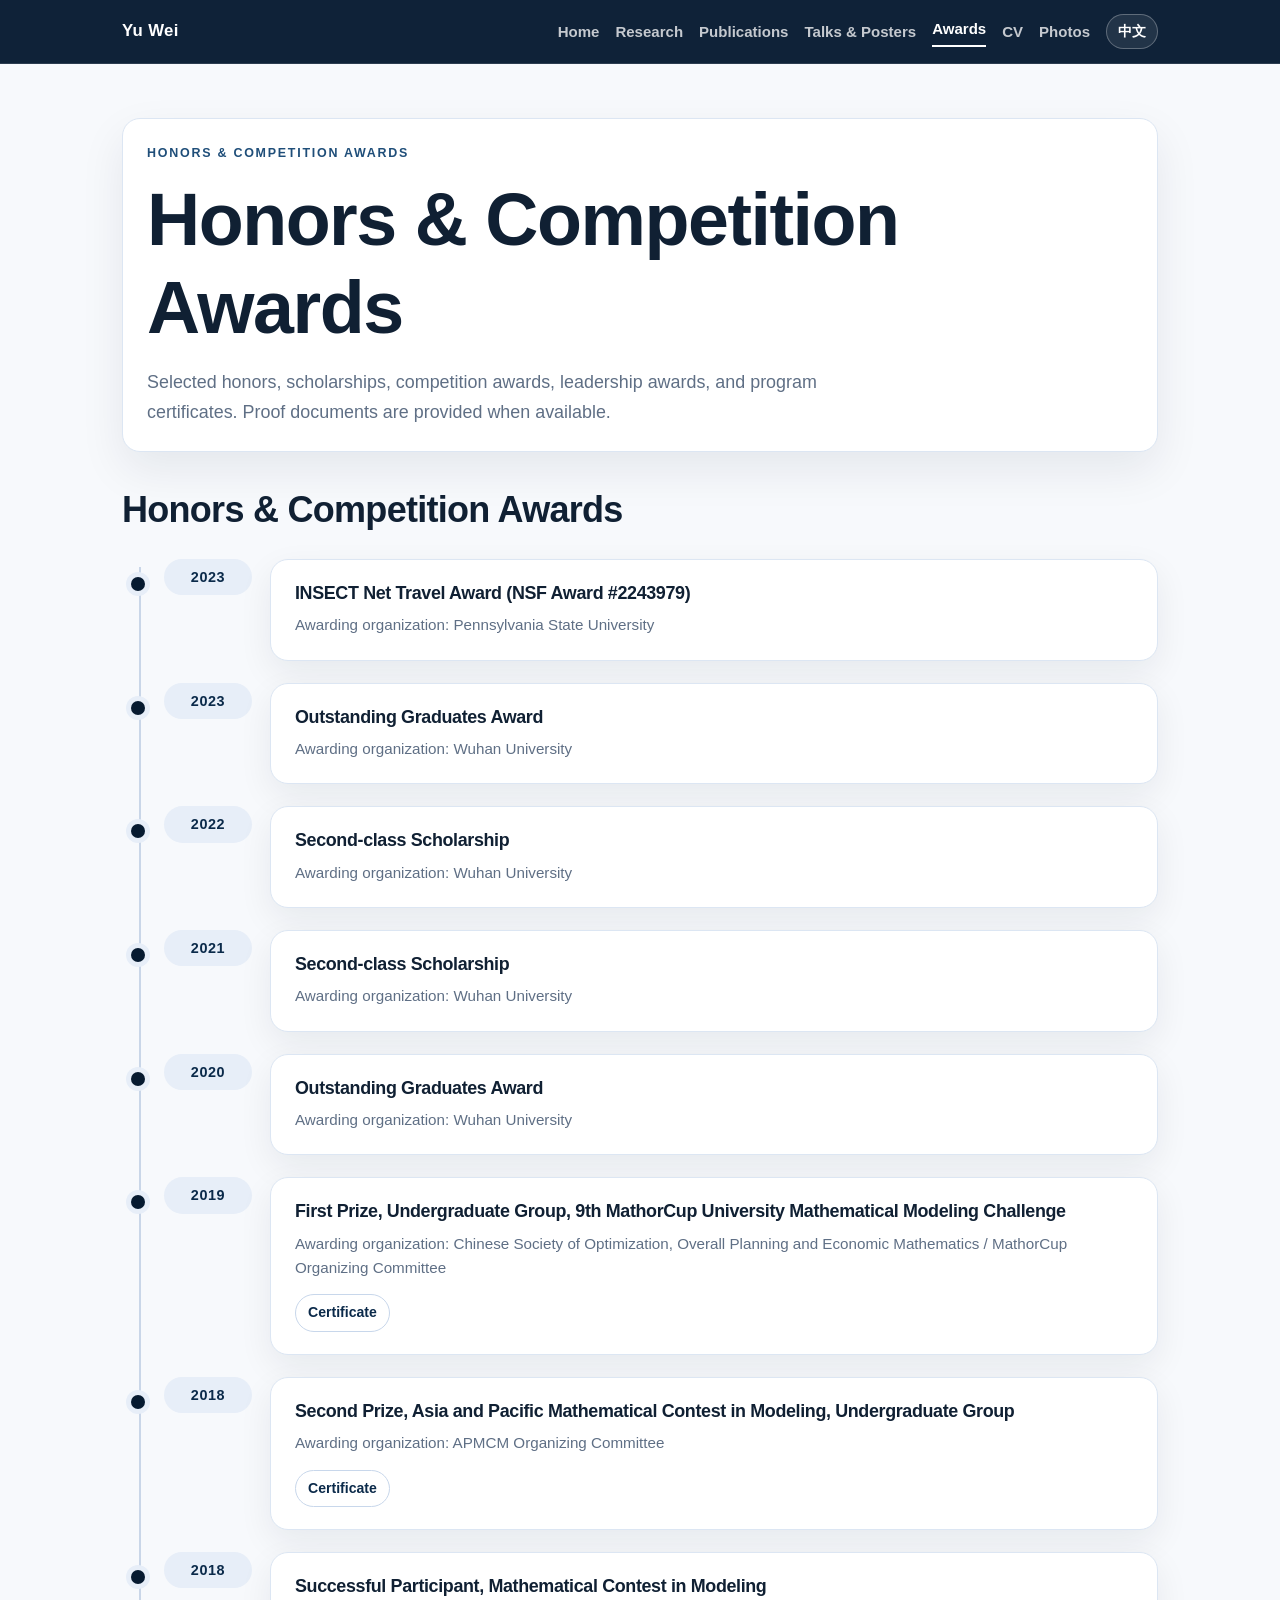
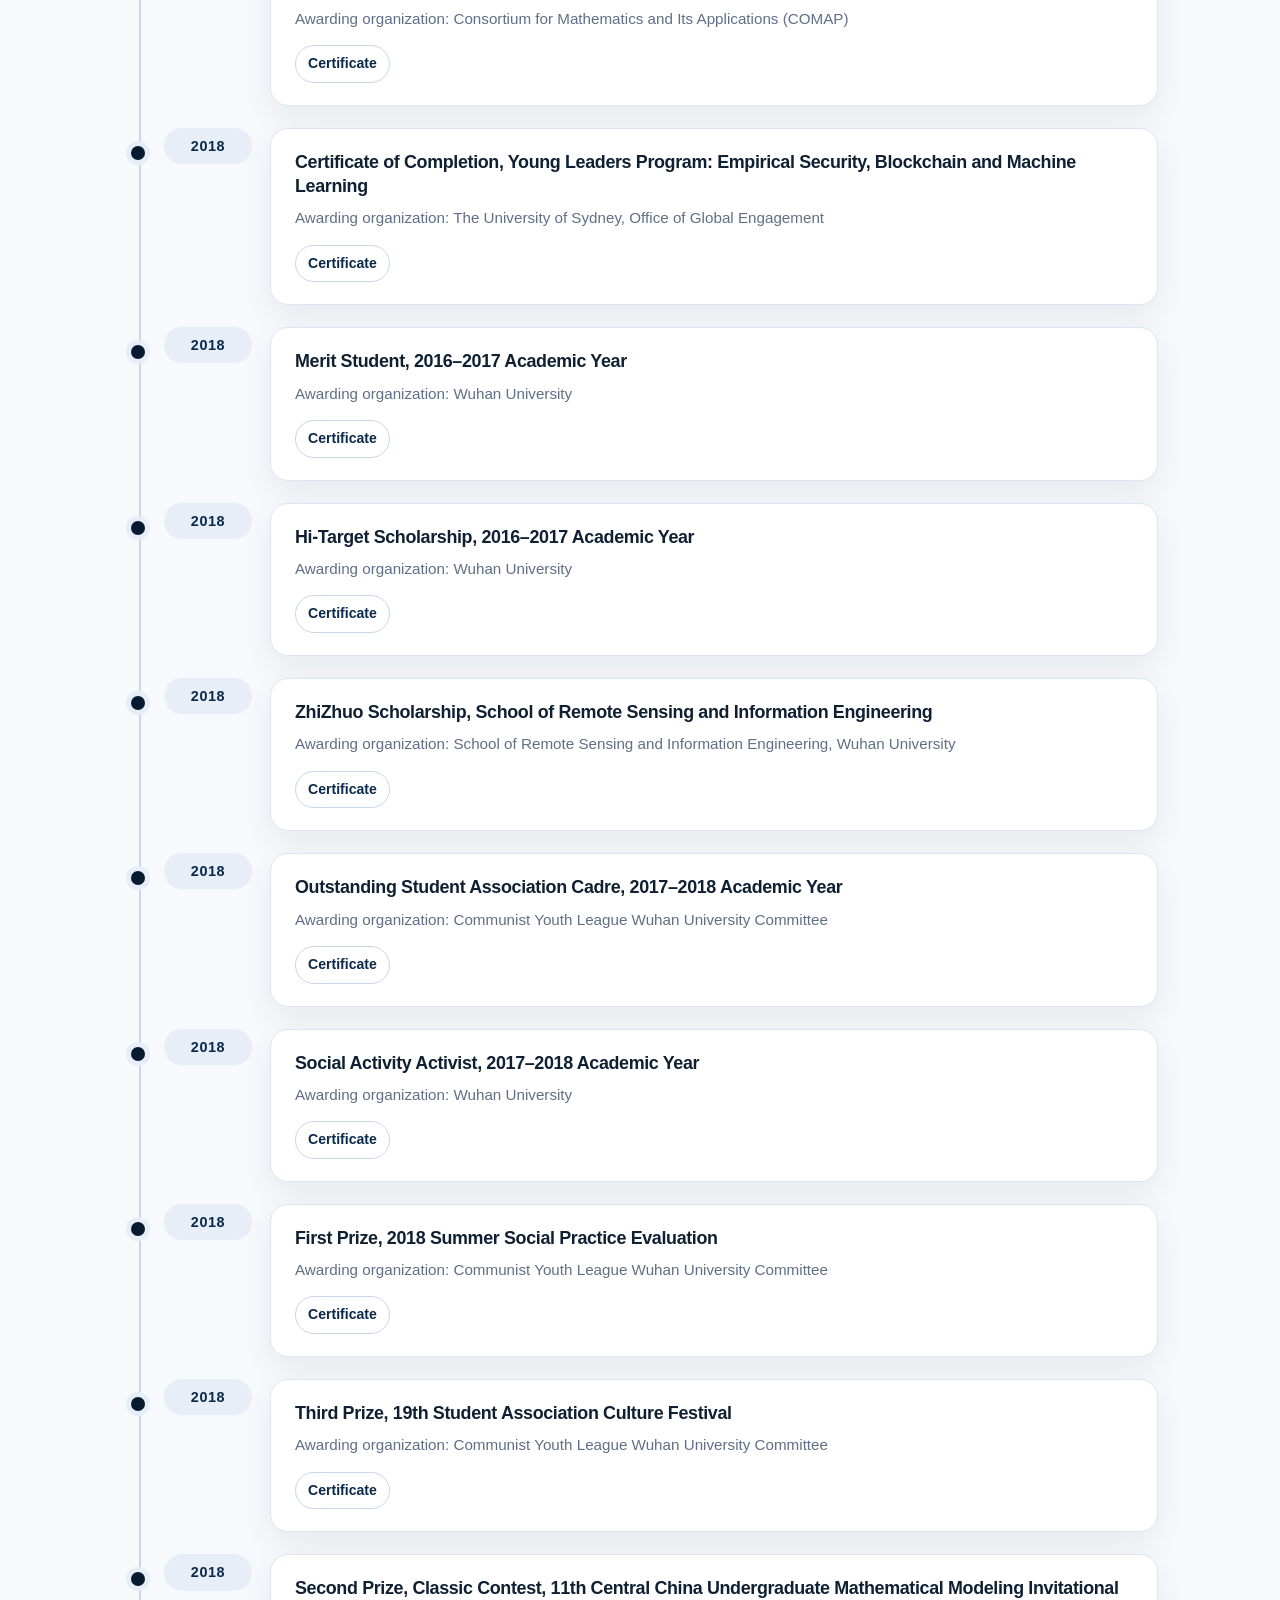
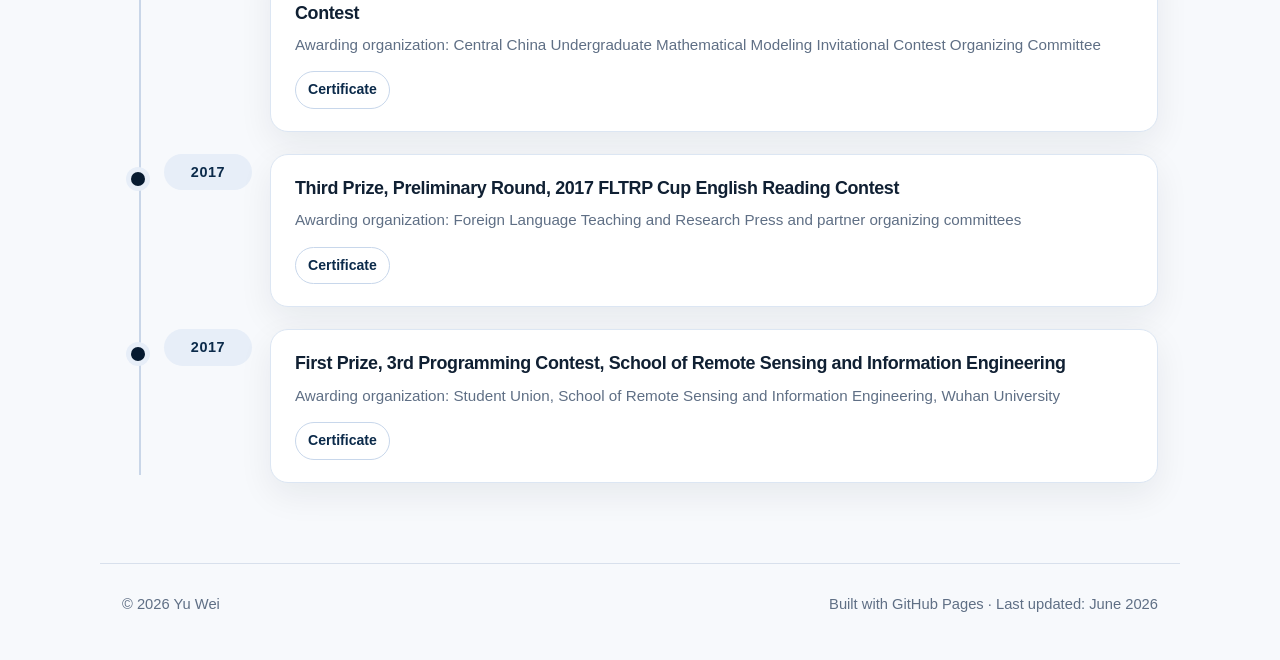
==== commit be6227a0: "Update awards.html" ====
--- a/awards.html
+++ b/awards.html
@@ -38,7 +38,7 @@
     </p>
 
     <p class="subtitle" data-lang="zh">
-      本页汇总展示部分荣誉称号、奖学金、竞赛奖项、学生工作奖项与项目结业证书。有证明附件的条目均提供证书链接。
+      本页汇总展示荣誉称号、奖学金、竞赛奖项、学生工作奖项与项目结业证书，部分条目提供证书链接。
     </p>
   </section>
 
@@ -47,6 +47,67 @@
     <h2 data-lang="zh">荣誉与竞赛获奖</h2>
 
     <div class="award-timeline">
+
+        <article class="award-item">
+        <div class="award-year">2023</div>
+        <div class="award-card">
+          <h3 data-lang="en">INSECT Net Travel Award (NSF Award #2243979) </h3>
+          <h3 data-lang="zh">INSECT旅行资助（NSF基金）</h3>
+
+          <p class="award-org" data-lang="en">Awarding organization: Pennsylvania State University</p>
+          <p class="award-org" data-lang="zh">颁奖单位：宾夕法尼亚州立大学</p>
+
+        </div>
+      </article>
+      
+
+        <article class="award-item">
+        <div class="award-year">2023</div>
+        <div class="award-card">
+          <h3 data-lang="en">Outstanding Graduates Award</h3>
+          <h3 data-lang="zh">优秀毕业生（硕士）</h3>
+
+          <p class="award-org" data-lang="en">Awarding organization: Wuhan University</p>
+          <p class="award-org" data-lang="zh">颁奖单位：武汉大学测绘遥感信息工程国家重点实验室</p>
+
+        </div>
+      </article>
+
+
+        <article class="award-item">
+        <div class="award-year">2022</div>
+        <div class="award-card">
+          <h3 data-lang="en">Second-class Scholarship</h3>
+          <h3 data-lang="zh">二等奖学金</h3>
+
+          <p class="award-org" data-lang="en">Awarding organization: Wuhan University</p>
+          <p class="award-org" data-lang="zh">颁奖单位：武汉大学</p>
+
+        </div>
+      </article>
+
+        <article class="award-item">
+        <div class="award-year">2021</div>
+        <div class="award-card">
+          <h3 data-lang="en">Second-class Scholarship</h3>
+          <h3 data-lang="zh">二等奖学金</h3>
+
+          <p class="award-org" data-lang="en">Awarding organization: Wuhan University</p>
+          <p class="award-org" data-lang="zh">颁奖单位：武汉大学</p>
+
+        </div>
+      </article>
+
+        <article class="award-item">
+        <div class="award-year">2020</div>
+        <div class="award-card">
+          <h3 data-lang="en">Outstanding Graduates Award</h3>
+          <h3 data-lang="zh">优秀毕业生（学士）</h3>
+
+          <p class="award-org" data-lang="en">Awarding organization: Wuhan University</p>
+          <p class="award-org" data-lang="zh">颁奖单位：武汉大学遥感信息工程学院</p>
+        </div>
+      </article>
 
       <article class="award-item">
         <div class="award-year">2019</div>
--- a/assets/css/style.css
+++ b/assets/css/style.css
@@ -1330,4 +1330,131 @@
 }
 
 
-
+/* --- Awards page: unified honors and competition timeline --- */
+
+.award-timeline {
+  position: relative;
+  display: grid;
+  gap: 22px;
+  margin-top: 28px;
+  margin-left: 8px;
+  padding-left: 34px;
+}
+
+.award-timeline::before {
+  content: "";
+  position: absolute;
+  left: 9px;
+  top: 8px;
+  bottom: 8px;
+  width: 2px;
+  background: #c9d6e8;
+}
+
+.award-item {
+  position: relative;
+  display: grid;
+  grid-template-columns: 88px 1fr;
+  gap: 18px;
+  align-items: start;
+}
+
+.award-item::before {
+  content: "";
+  position: absolute;
+  left: -33px;
+  top: 18px;
+  width: 14px;
+  height: 14px;
+  border-radius: 50%;
+  background: var(--navy);
+  box-shadow: 0 0 0 5px #e7eef8;
+}
+
+.award-year {
+  display: inline-flex;
+  align-items: center;
+  justify-content: center;
+  min-width: 72px;
+  padding: 6px 10px;
+  border-radius: 999px;
+  background: #e7eef8;
+  color: var(--accent);
+  font-size: 0.9rem;
+  font-weight: 850;
+  letter-spacing: 0.04em;
+}
+
+.award-card {
+  background: #ffffff;
+  border: 1px solid #dce6f3;
+  border-radius: 18px;
+  box-shadow: 0 12px 34px rgba(6, 26, 48, 0.07);
+  padding: 21px 24px 22px;
+}
+
+.award-card h3 {
+  margin: 0 0 8px;
+  color: var(--text);
+  font-size: 1.12rem;
+  line-height: 1.36;
+}
+
+.award-org {
+  margin: 0;
+  color: var(--muted);
+  font-size: 0.95rem;
+  line-height: 1.6;
+}
+
+.award-proof-row {
+  margin-top: 14px;
+}
+
+.award-proof-row .mini-link {
+  display: inline-flex;
+  align-items: center;
+  border: 1px solid #c8d7eb;
+  border-radius: 999px;
+  padding: 6px 12px;
+  background: #ffffff;
+  color: var(--accent);
+  font-weight: 800;
+  font-size: 0.88rem;
+  text-decoration: none;
+}
+
+.award-proof-row .mini-link:hover {
+  background: #f4f8ff;
+  border-color: var(--accent);
+  text-decoration: none;
+}
+
+@media (max-width: 720px) {
+  .award-timeline {
+    margin-left: 0;
+    padding-left: 24px;
+  }
+
+  .award-timeline::before {
+    left: 6px;
+  }
+
+  .award-item {
+    grid-template-columns: 1fr;
+    gap: 10px;
+  }
+
+  .award-item::before {
+    left: -27px;
+  }
+
+  .award-card {
+    padding: 19px 20px 21px;
+  }
+
+  .award-year {
+    justify-self: start;
+  }
+}
+
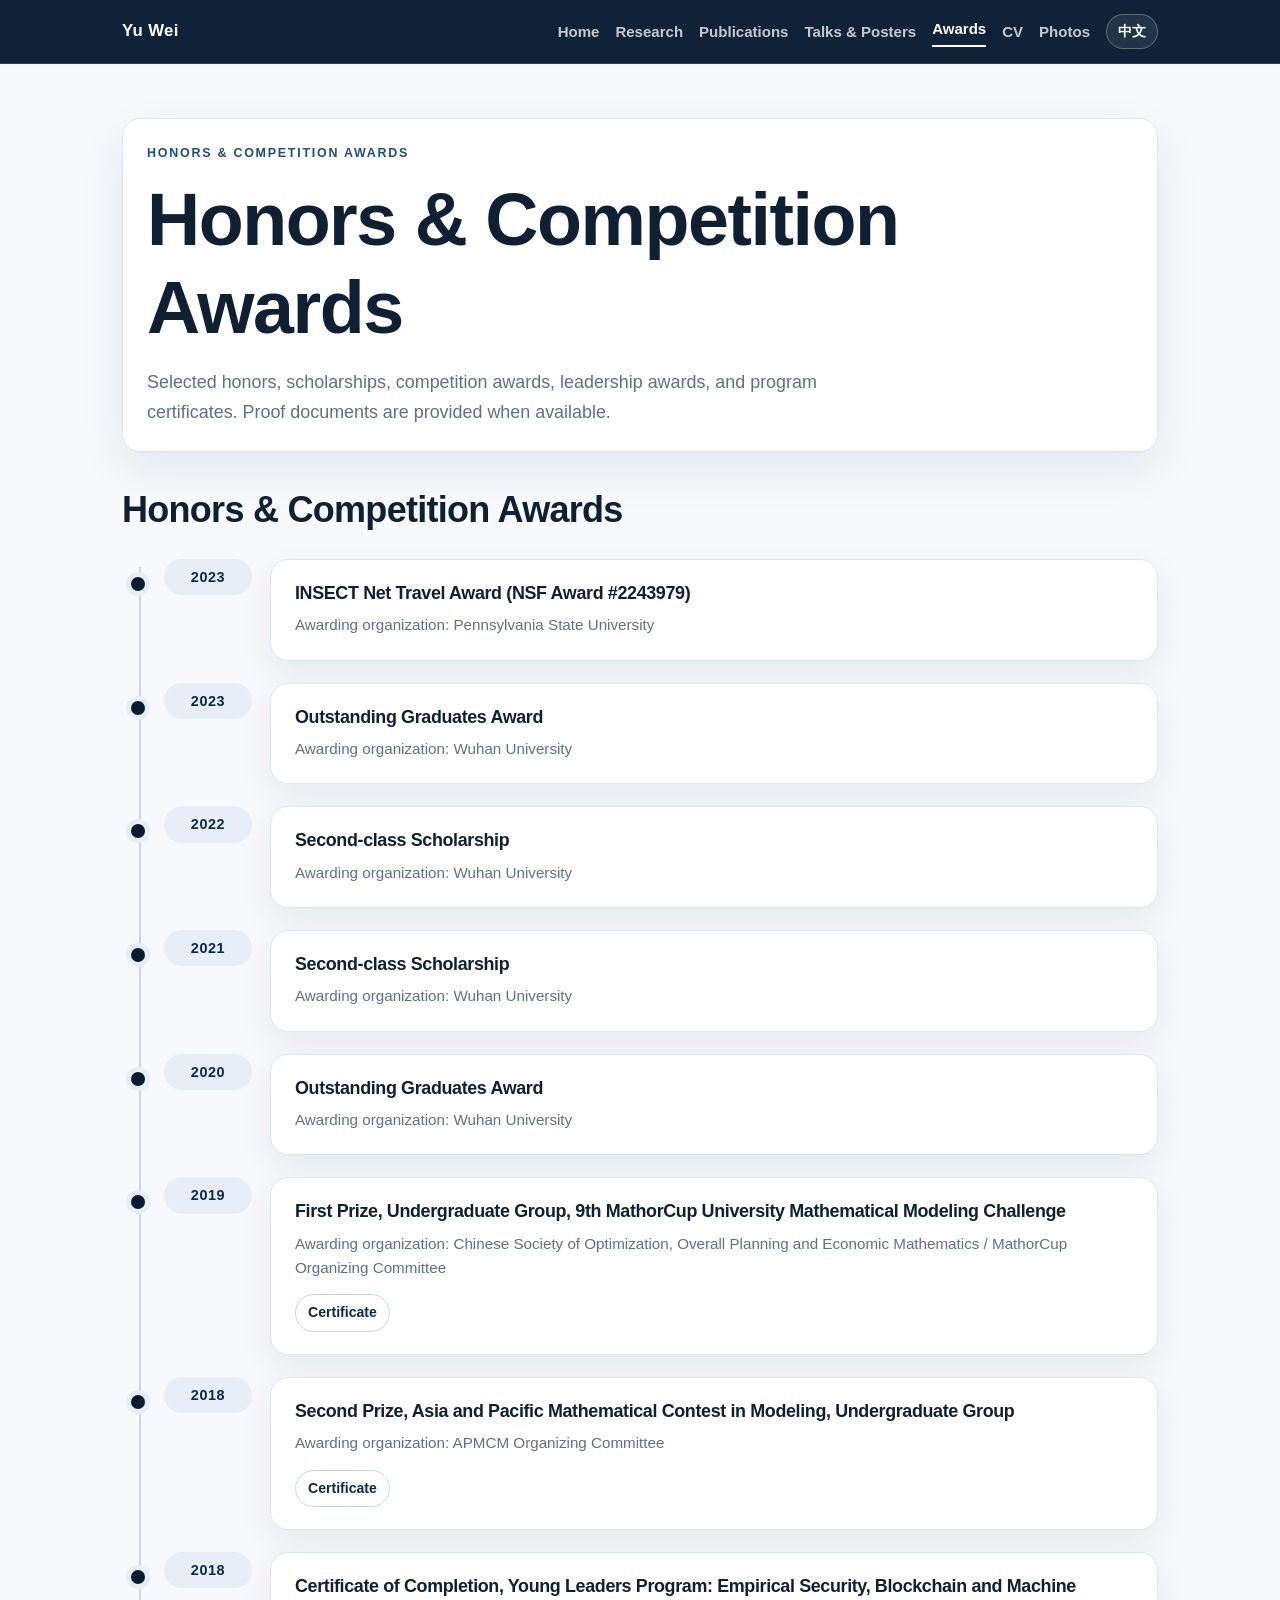
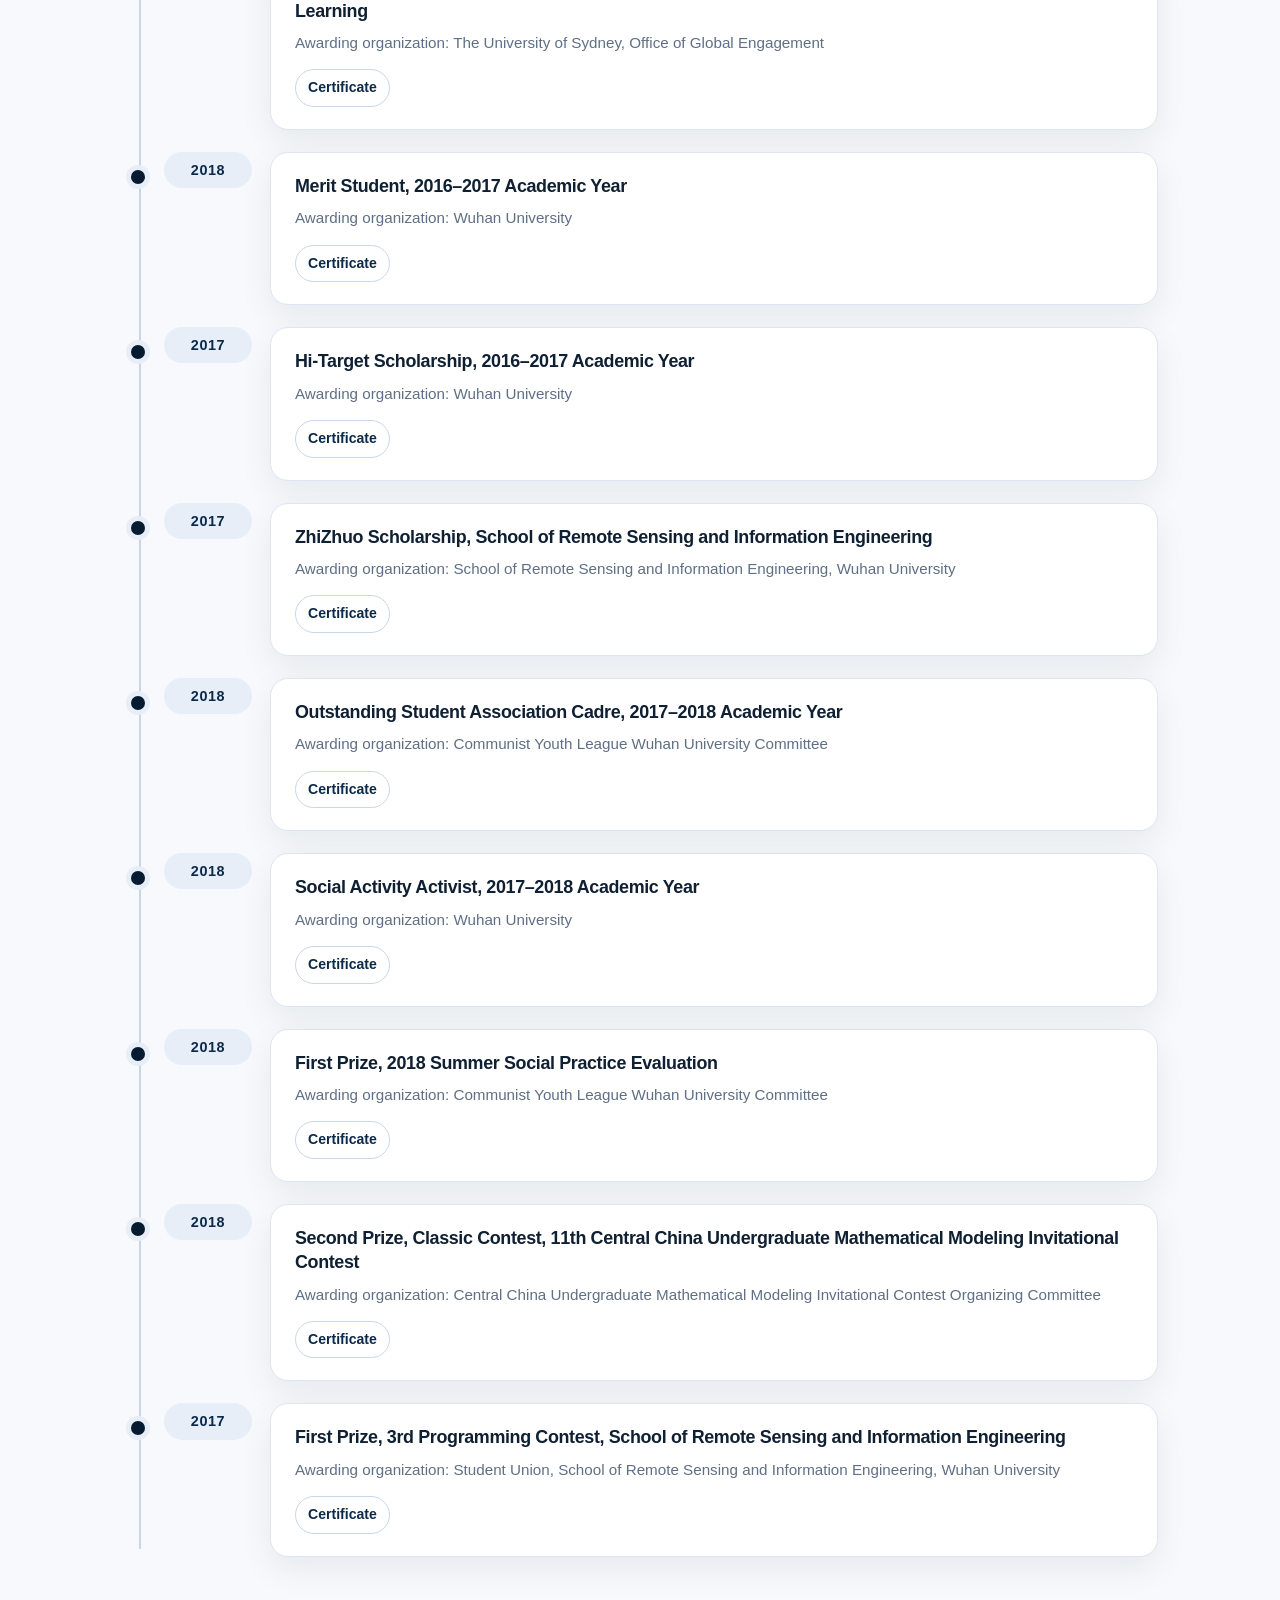
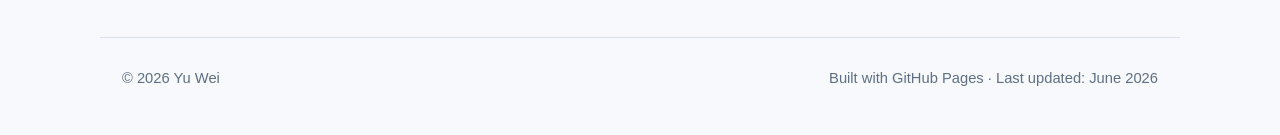
==== commit d7f1d54f: "Update awards.html" ====
--- a/awards.html
+++ b/awards.html
@@ -139,20 +139,6 @@
         </div>
       </article>
 
-      <article class="award-item">
-        <div class="award-year">2018</div>
-        <div class="award-card">
-          <h3 data-lang="en">Successful Participant, Mathematical Contest in Modeling</h3>
-          <h3 data-lang="zh">美国大学生数学建模竞赛 Successful Participant</h3>
-
-          <p class="award-org" data-lang="en">Awarding organization: Consortium for Mathematics and Its Applications (COMAP)</p>
-          <p class="award-org" data-lang="zh">颁奖单位：美国数学及其应用联合会（COMAP）</p>
-
-          <div class="award-proof-row">
-            <a class="mini-link" href="assets/files/certificates/mcm-2018-successful-participant.pdf" target="_blank" rel="noopener">Certificate</a>
-          </div>
-        </div>
-      </article>
 
       <article class="award-item">
         <div class="award-year">2018</div>
@@ -185,7 +171,7 @@
       </article>
 
       <article class="award-item">
-        <div class="award-year">2018</div>
+        <div class="award-year">2017</div>
         <div class="award-card">
           <h3 data-lang="en">Hi-Target Scholarship, 2016–2017 Academic Year</h3>
           <h3 data-lang="zh">武汉大学 2016–2017 学年度中海达奖学金</h3>
@@ -200,7 +186,7 @@
       </article>
 
       <article class="award-item">
-        <div class="award-year">2018</div>
+        <div class="award-year">2017</div>
         <div class="award-card">
           <h3 data-lang="en">ZhiZhuo Scholarship, School of Remote Sensing and Information Engineering</h3>
           <h3 data-lang="zh">武汉大学遥感信息工程学院“知卓奖学金”</h3>
@@ -259,20 +245,6 @@
         </div>
       </article>
 
-      <article class="award-item">
-        <div class="award-year">2018</div>
-        <div class="award-card">
-          <h3 data-lang="en">Third Prize, 19th Student Association Culture Festival</h3>
-          <h3 data-lang="zh">武汉大学第十九届学生社团文化节三等奖</h3>
-
-          <p class="award-org" data-lang="en">Awarding organization: Communist Youth League Wuhan University Committee</p>
-          <p class="award-org" data-lang="zh">颁奖单位：共青团武汉大学委员会</p>
-
-          <div class="award-proof-row">
-            <a class="mini-link" href="assets/files/certificates/wuhan-student-association-culture-festival-third-prize-2018.pdf" target="_blank" rel="noopener">Certificate</a>
-          </div>
-        </div>
-      </article>
 
       <article class="award-item">
         <div class="award-year">2018</div>
@@ -289,20 +261,6 @@
         </div>
       </article>
 
-      <article class="award-item">
-        <div class="award-year">2017</div>
-        <div class="award-card">
-          <h3 data-lang="en">Third Prize, Preliminary Round, 2017 FLTRP Cup English Reading Contest</h3>
-          <h3 data-lang="zh">2017 “外研社杯”全国英语阅读大赛初赛三等奖</h3>
-
-          <p class="award-org" data-lang="en">Awarding organization: Foreign Language Teaching and Research Press and partner organizing committees</p>
-          <p class="award-org" data-lang="zh">颁奖单位：外语教学与研究出版社及相关组织委员会</p>
-
-          <div class="award-proof-row">
-            <a class="mini-link" href="assets/files/certificates/fltrp-english-reading-2017-third-prize.pdf" target="_blank" rel="noopener">Certificate</a>
-          </div>
-        </div>
-      </article>
 
       <article class="award-item">
         <div class="award-year">2017</div>
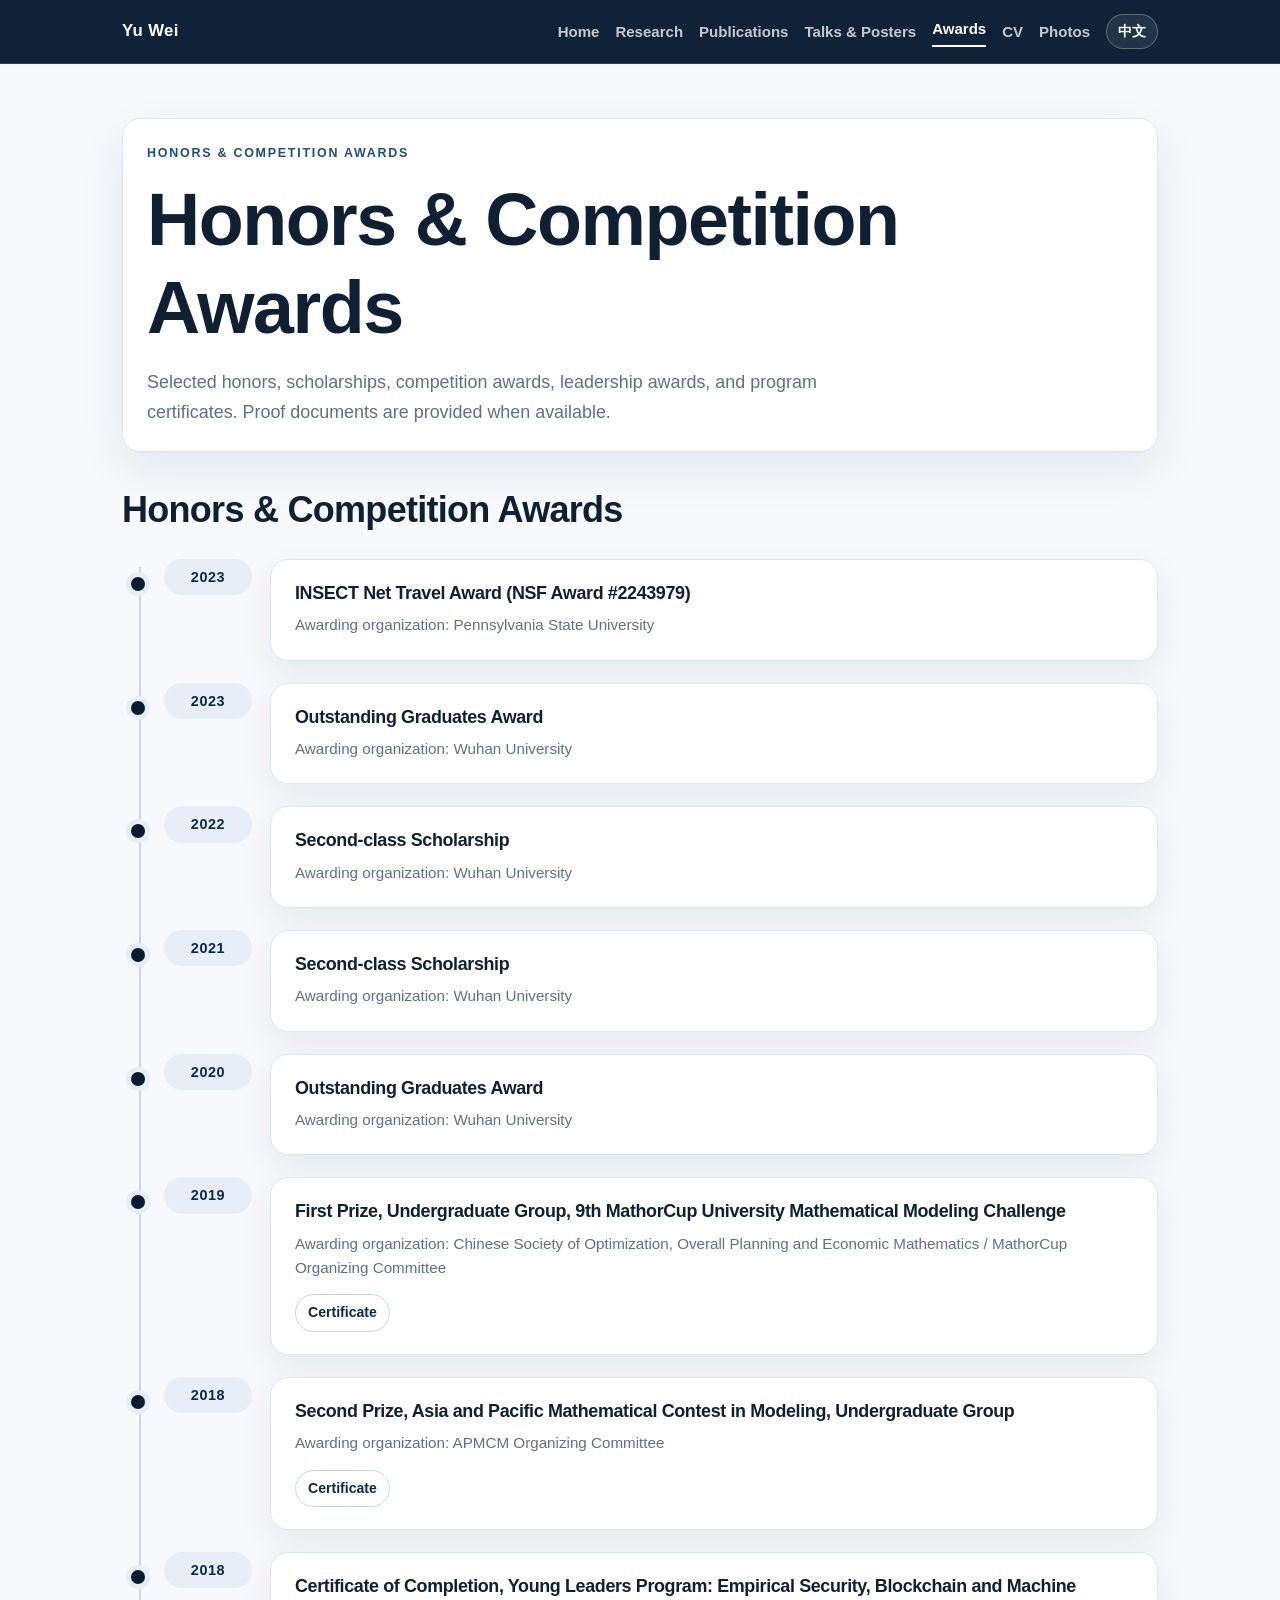
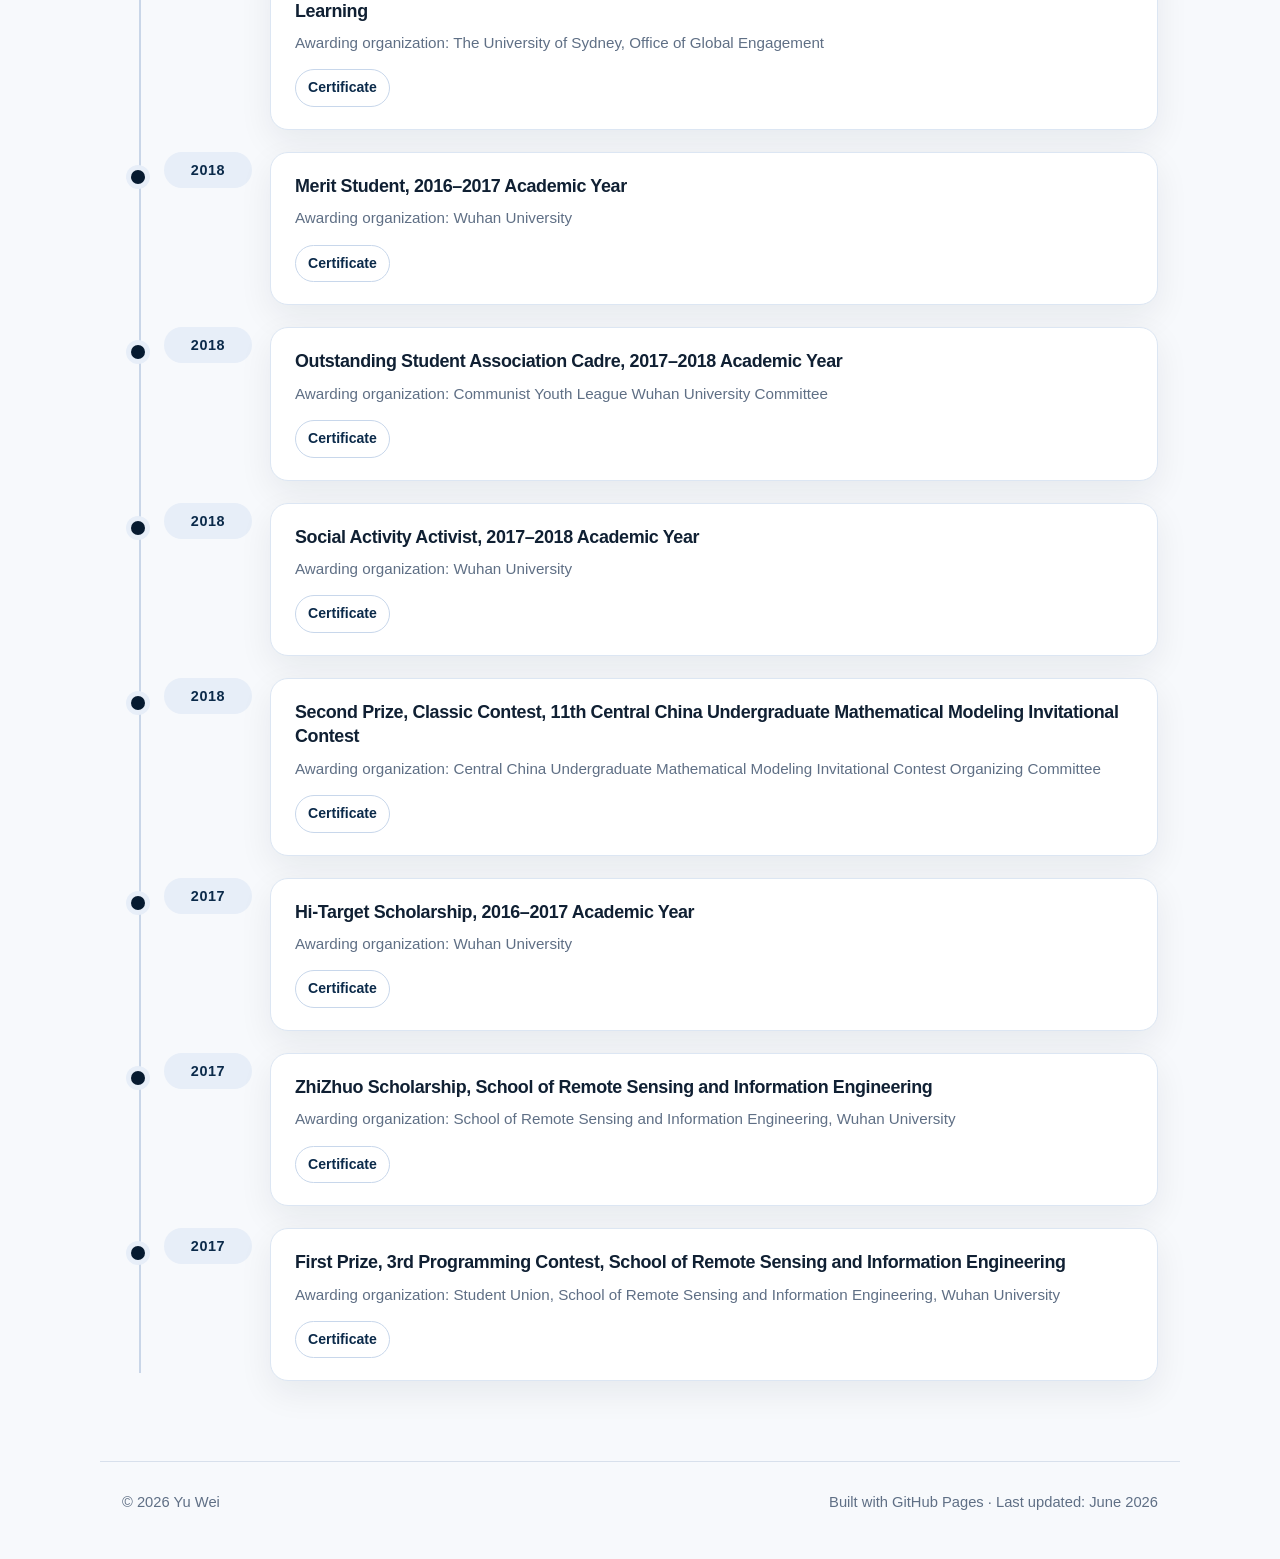
==== commit 1a1889a9: "Update awards.html" ====
--- a/awards.html
+++ b/awards.html
@@ -170,6 +170,52 @@
         </div>
       </article>
 
+         <article class="award-item">
+        <div class="award-year">2018</div>
+        <div class="award-card">
+          <h3 data-lang="en">Outstanding Student Association Cadre, 2017–2018 Academic Year</h3>
+          <h3 data-lang="zh">武汉大学 2017–2018 学年度优秀学生社团干部</h3>
+
+          <p class="award-org" data-lang="en">Awarding organization: Communist Youth League Wuhan University Committee</p>
+          <p class="award-org" data-lang="zh">颁奖单位：共青团武汉大学委员会</p>
+
+          <div class="award-proof-row">
+            <a class="mini-link" href="assets/files/certificates/wuhan-outstanding-student-association-cadre-2018.pdf" target="_blank" rel="noopener">Certificate</a>
+          </div>
+        </div>
+      </article>
+
+      <article class="award-item">
+        <div class="award-year">2018</div>
+        <div class="award-card">
+          <h3 data-lang="en">Social Activity Activist, 2017–2018 Academic Year</h3>
+          <h3 data-lang="zh">武汉大学 2017–2018 学年度社会活动积极分子</h3>
+
+          <p class="award-org" data-lang="en">Awarding organization: Wuhan University</p>
+          <p class="award-org" data-lang="zh">颁奖单位：武汉大学</p>
+
+          <div class="award-proof-row">
+            <a class="mini-link" href="assets/files/certificates/wuhan-social-activity-activist-2018.pdf" target="_blank" rel="noopener">Certificate</a>
+          </div>
+        </div>
+      </article>
+
+      <article class="award-item">
+        <div class="award-year">2018</div>
+        <div class="award-card">
+          <h3 data-lang="en">Second Prize, Classic Contest, 11th Central China Undergraduate Mathematical Modeling Invitational Contest</h3>
+          <h3 data-lang="zh">第十一届华中地区大学生数学建模邀请赛经典赛二等奖</h3>
+
+          <p class="award-org" data-lang="en">Awarding organization: Central China Undergraduate Mathematical Modeling Invitational Contest Organizing Committee</p>
+          <p class="award-org" data-lang="zh">颁奖单位：华中地区大学生数学建模邀请赛组委会</p>
+
+          <div class="award-proof-row">
+            <a class="mini-link" href="assets/files/certificates/huazhong-math-modeling-2018-second-prize.pdf" target="_blank" rel="noopener">Certificate</a>
+          </div>
+        </div>
+      </article>
+
+
       <article class="award-item">
         <div class="award-year">2017</div>
         <div class="award-card">
@@ -200,67 +246,7 @@
         </div>
       </article>
 
-      <article class="award-item">
-        <div class="award-year">2018</div>
-        <div class="award-card">
-          <h3 data-lang="en">Outstanding Student Association Cadre, 2017–2018 Academic Year</h3>
-          <h3 data-lang="zh">武汉大学 2017–2018 学年度优秀学生社团干部</h3>
-
-          <p class="award-org" data-lang="en">Awarding organization: Communist Youth League Wuhan University Committee</p>
-          <p class="award-org" data-lang="zh">颁奖单位：共青团武汉大学委员会</p>
-
-          <div class="award-proof-row">
-            <a class="mini-link" href="assets/files/certificates/wuhan-outstanding-student-association-cadre-2018.pdf" target="_blank" rel="noopener">Certificate</a>
-          </div>
-        </div>
-      </article>
-
-      <article class="award-item">
-        <div class="award-year">2018</div>
-        <div class="award-card">
-          <h3 data-lang="en">Social Activity Activist, 2017–2018 Academic Year</h3>
-          <h3 data-lang="zh">武汉大学 2017–2018 学年度社会活动积极分子</h3>
-
-          <p class="award-org" data-lang="en">Awarding organization: Wuhan University</p>
-          <p class="award-org" data-lang="zh">颁奖单位：武汉大学</p>
-
-          <div class="award-proof-row">
-            <a class="mini-link" href="assets/files/certificates/wuhan-social-activity-activist-2018.pdf" target="_blank" rel="noopener">Certificate</a>
-          </div>
-        </div>
-      </article>
-
-      <article class="award-item">
-        <div class="award-year">2018</div>
-        <div class="award-card">
-          <h3 data-lang="en">First Prize, 2018 Summer Social Practice Evaluation</h3>
-          <h3 data-lang="zh">武汉大学 2018 年暑期社会实践活动评比一等奖</h3>
-
-          <p class="award-org" data-lang="en">Awarding organization: Communist Youth League Wuhan University Committee</p>
-          <p class="award-org" data-lang="zh">颁奖单位：共青团武汉大学委员会</p>
-
-          <div class="award-proof-row">
-            <a class="mini-link" href="assets/files/certificates/wuhan-social-practice-first-prize-2018.pdf" target="_blank" rel="noopener">Certificate</a>
-          </div>
-        </div>
-      </article>
-
-
-      <article class="award-item">
-        <div class="award-year">2018</div>
-        <div class="award-card">
-          <h3 data-lang="en">Second Prize, Classic Contest, 11th Central China Undergraduate Mathematical Modeling Invitational Contest</h3>
-          <h3 data-lang="zh">第十一届华中地区大学生数学建模邀请赛经典赛二等奖</h3>
-
-          <p class="award-org" data-lang="en">Awarding organization: Central China Undergraduate Mathematical Modeling Invitational Contest Organizing Committee</p>
-          <p class="award-org" data-lang="zh">颁奖单位：华中地区大学生数学建模邀请赛组委会</p>
-
-          <div class="award-proof-row">
-            <a class="mini-link" href="assets/files/certificates/huazhong-math-modeling-2018-second-prize.pdf" target="_blank" rel="noopener">Certificate</a>
-          </div>
-        </div>
-      </article>
-
+   
 
       <article class="award-item">
         <div class="award-year">2017</div>
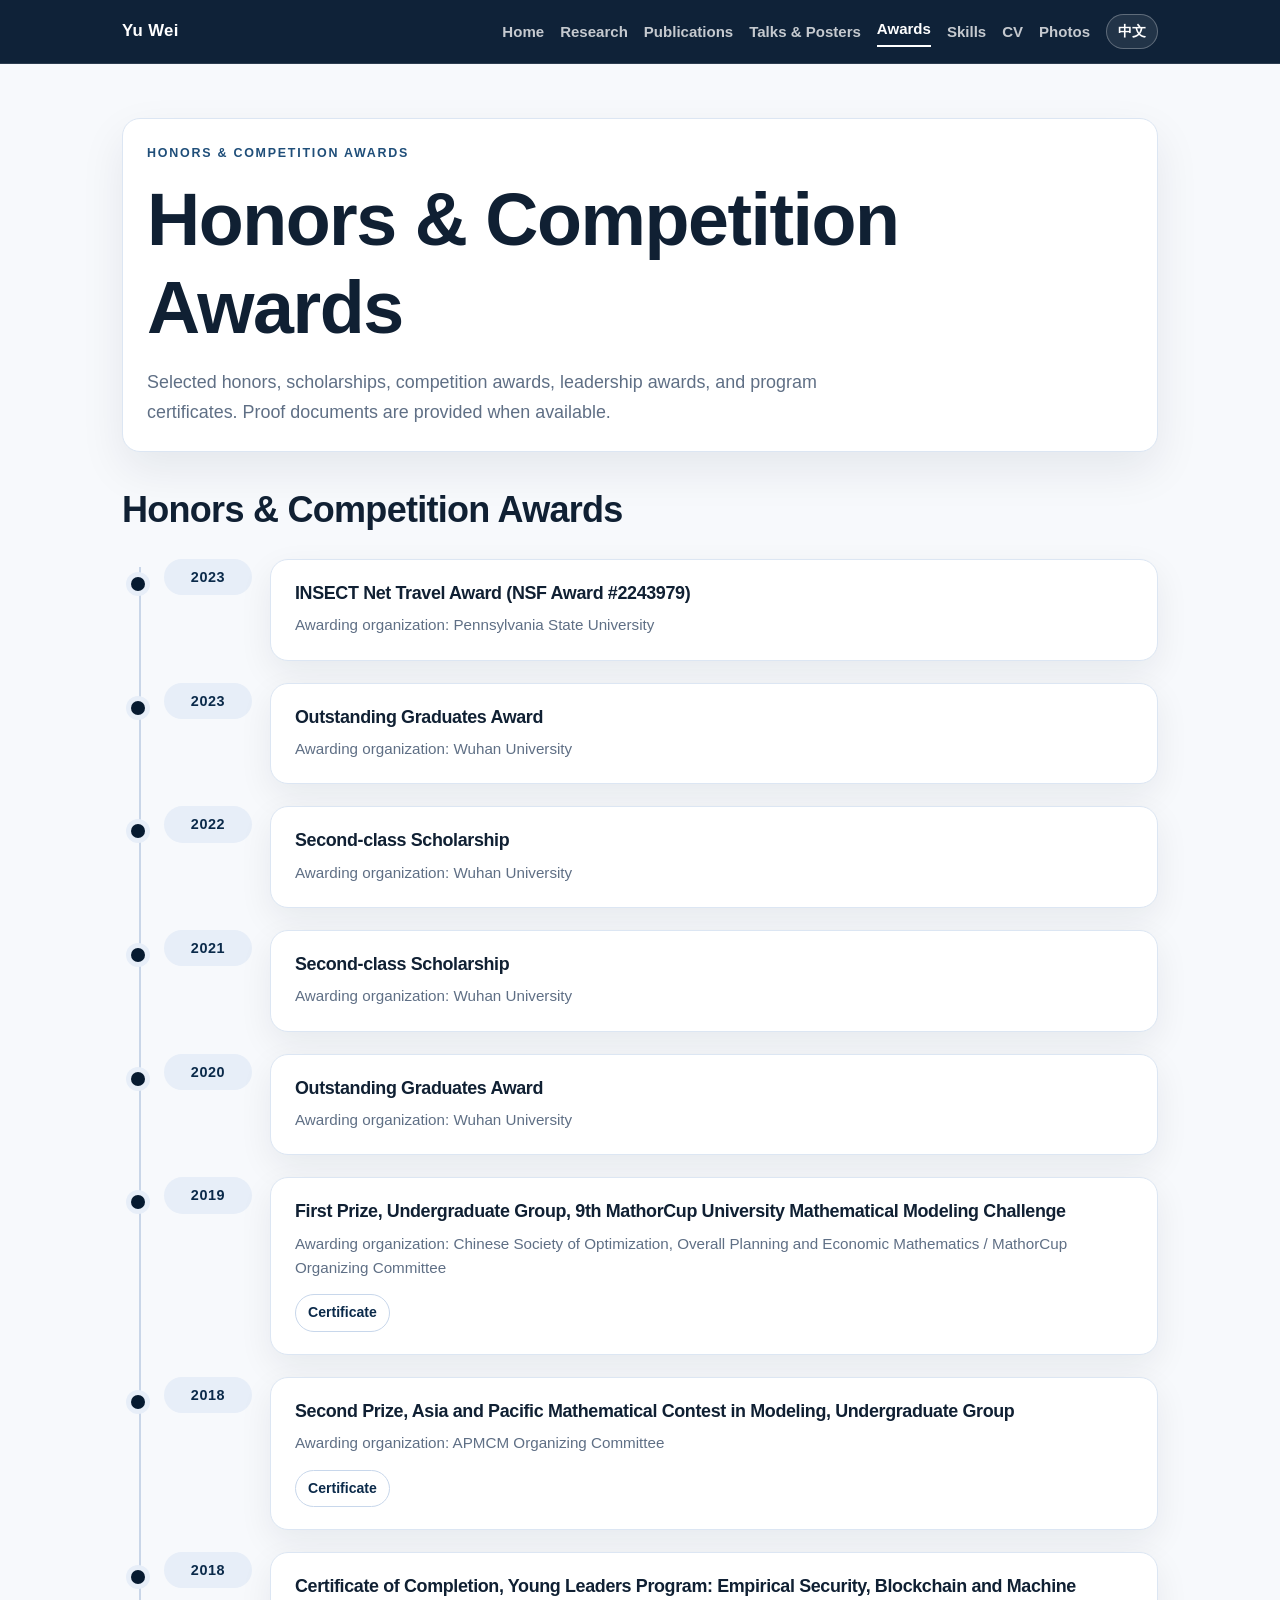
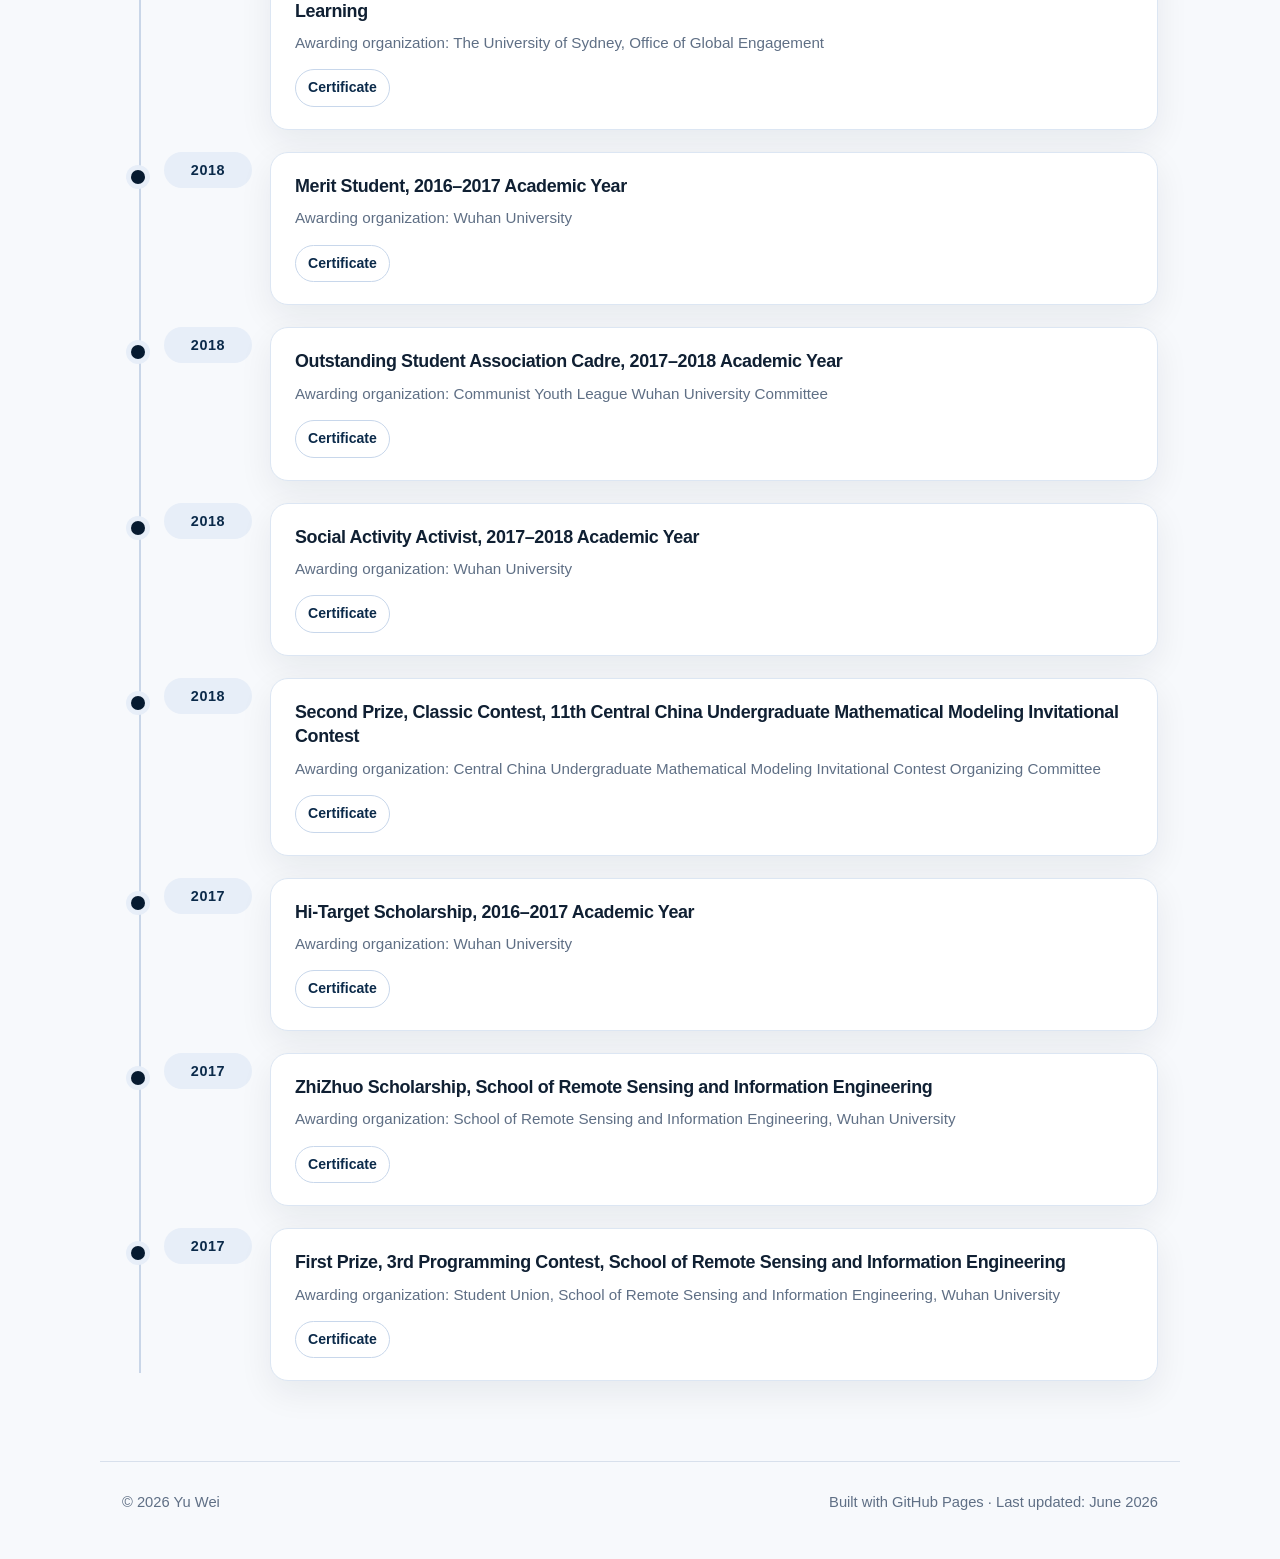
==== commit a1b152b3: "Update awards.html" ====
--- a/awards.html
+++ b/awards.html
@@ -18,6 +18,7 @@
         <a href="publications.html"><span data-lang="en">Publications</span><span data-lang="zh">论文</span></a>
         <a href="talks.html"><span data-lang="en">Talks & Posters</span><span data-lang="zh">报告与海报</span></a>
         <a class="active" href="awards.html"><span data-lang="en">Awards</span><span data-lang="zh">获奖</span></a>
+        <a href="skills.html"><span data-lang="en">Skills</span><span data-lang="zh">技能</span></a>
         <a href="cv.html">CV</a>
         <a href="photos.html"><span data-lang="en">Photos</span><span data-lang="zh">照片</span></a>
         <button class="lang-toggle" type="button" data-language-toggle>中文</button>
--- a/assets/css/style.css
+++ b/assets/css/style.css
@@ -1458,3 +1458,86 @@
   }
 }
 
+/* --- Skills & Certificates section --- */
+
+.skills-certificates {
+  margin-bottom: 42px;
+}
+
+.skill-block {
+  margin-top: 24px;
+  padding-top: 18px;
+  border-top: 1px solid #d9e1ec;
+}
+
+.skill-block:first-of-type {
+  border-top: 0;
+  padding-top: 0;
+}
+
+.skill-block h3 {
+  margin-bottom: 10px;
+  color: var(--text);
+}
+
+.skill-block p {
+  color: var(--muted);
+  line-height: 1.72;
+  margin: 0 0 12px;
+}
+
+.cert-list {
+  list-style: none;
+  padding: 0;
+  margin: 14px 0 0;
+  display: grid;
+  gap: 10px;
+}
+
+.cert-list li {
+  display: flex;
+  align-items: center;
+  justify-content: space-between;
+  gap: 16px;
+  padding: 12px 14px;
+  border: 1px solid #dce6f3;
+  border-radius: 14px;
+  background: #f8fbff;
+  color: var(--text);
+  font-weight: 700;
+}
+
+.cert-year {
+  flex-shrink: 0;
+  color: var(--accent);
+  font-size: 0.9rem;
+  font-weight: 850;
+}
+
+.skill-tags {
+  display: flex;
+  flex-wrap: wrap;
+  gap: 9px;
+  margin-top: 14px;
+}
+
+.skill-tags span {
+  display: inline-flex;
+  align-items: center;
+  border: 1px solid #c8d7eb;
+  border-radius: 999px;
+  padding: 6px 11px;
+  background: #ffffff;
+  color: var(--accent);
+  font-size: 0.88rem;
+  font-weight: 800;
+}
+
+@media (max-width: 720px) {
+  .cert-list li {
+    align-items: flex-start;
+    flex-direction: column;
+    gap: 6px;
+  }
+}
+
